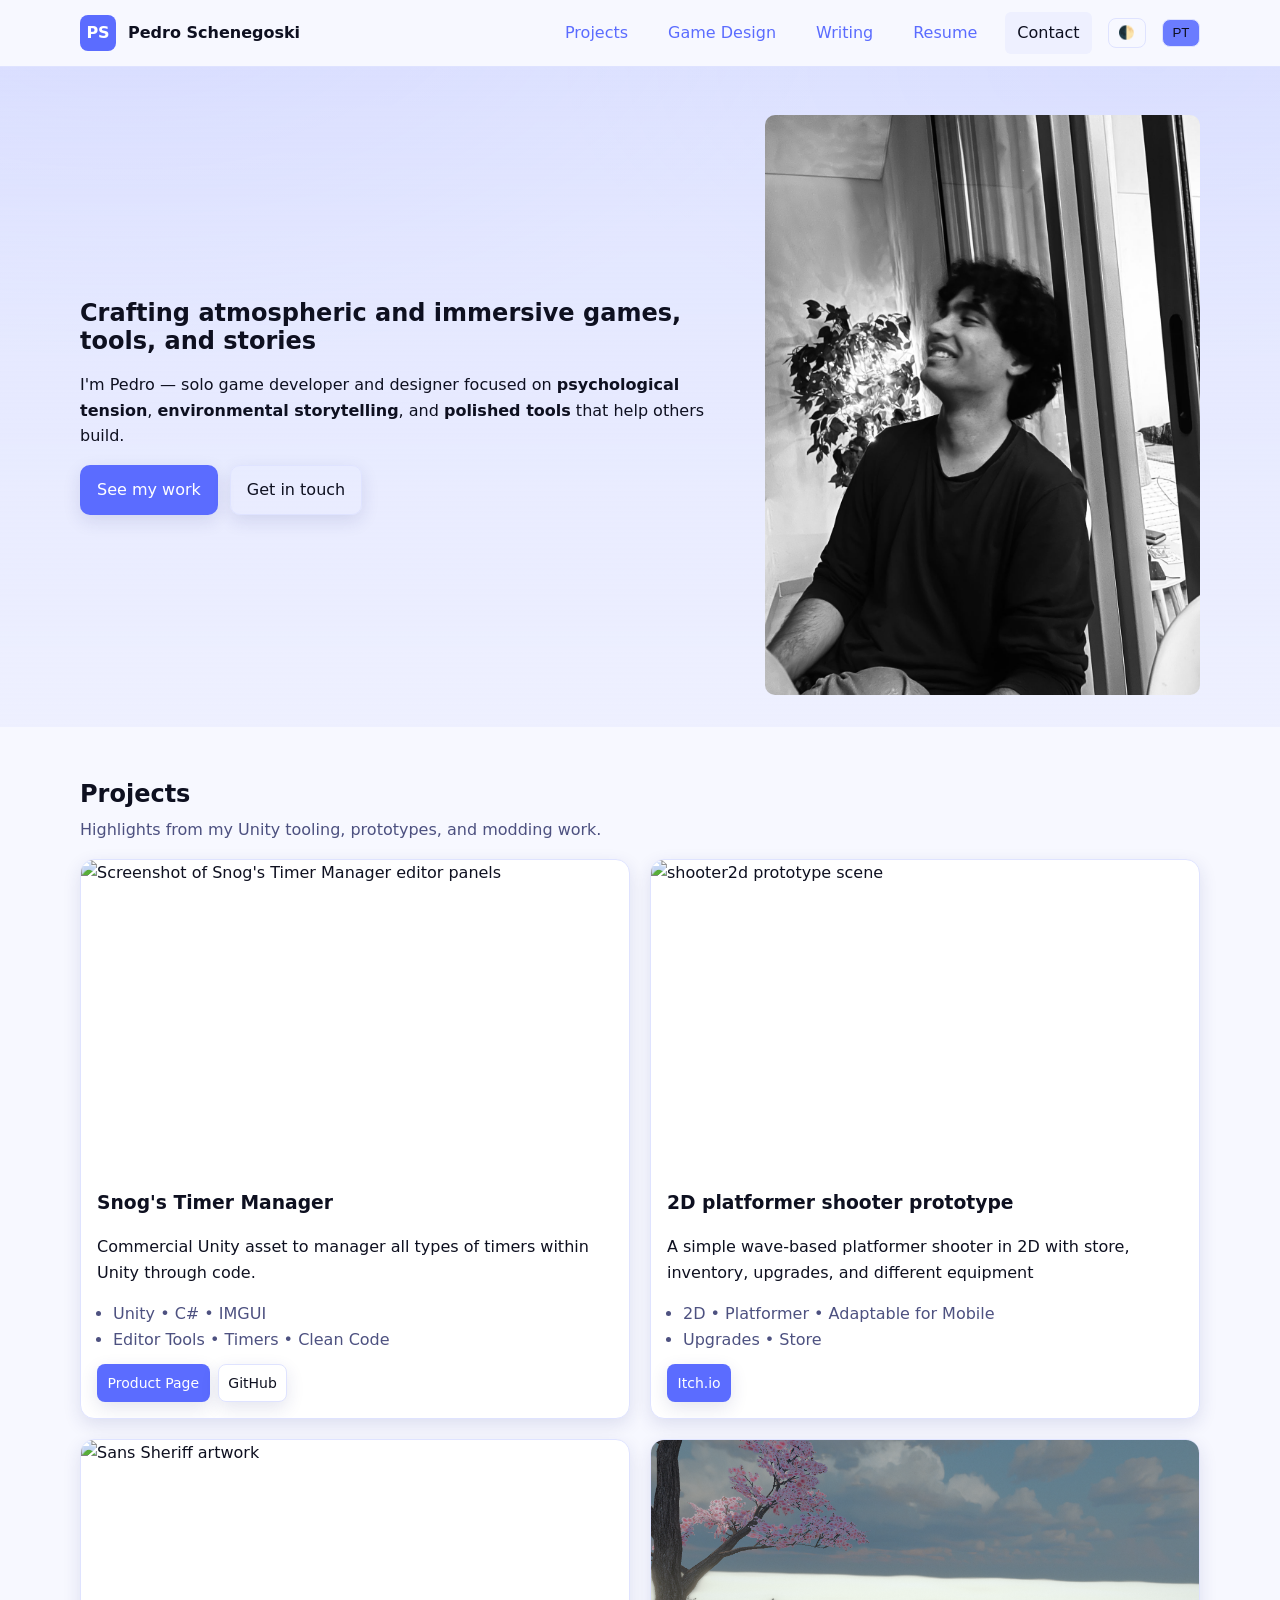
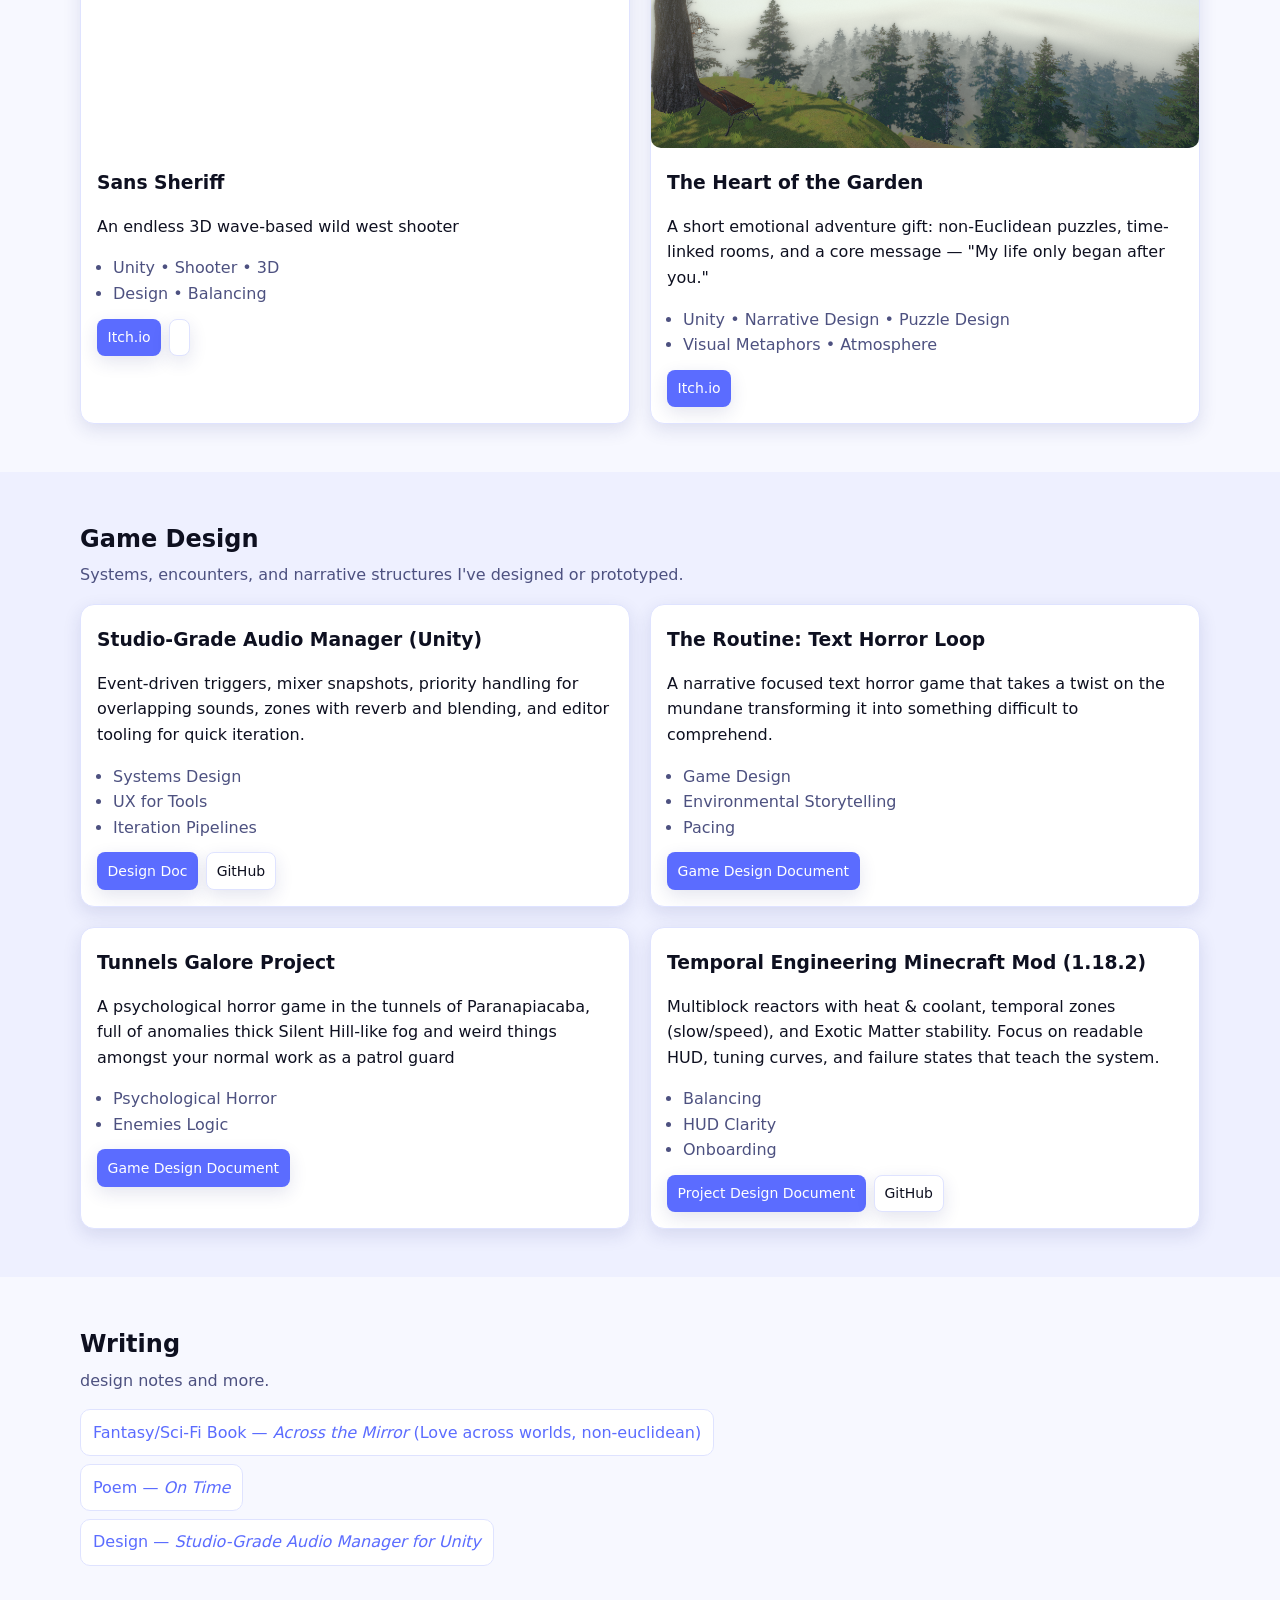
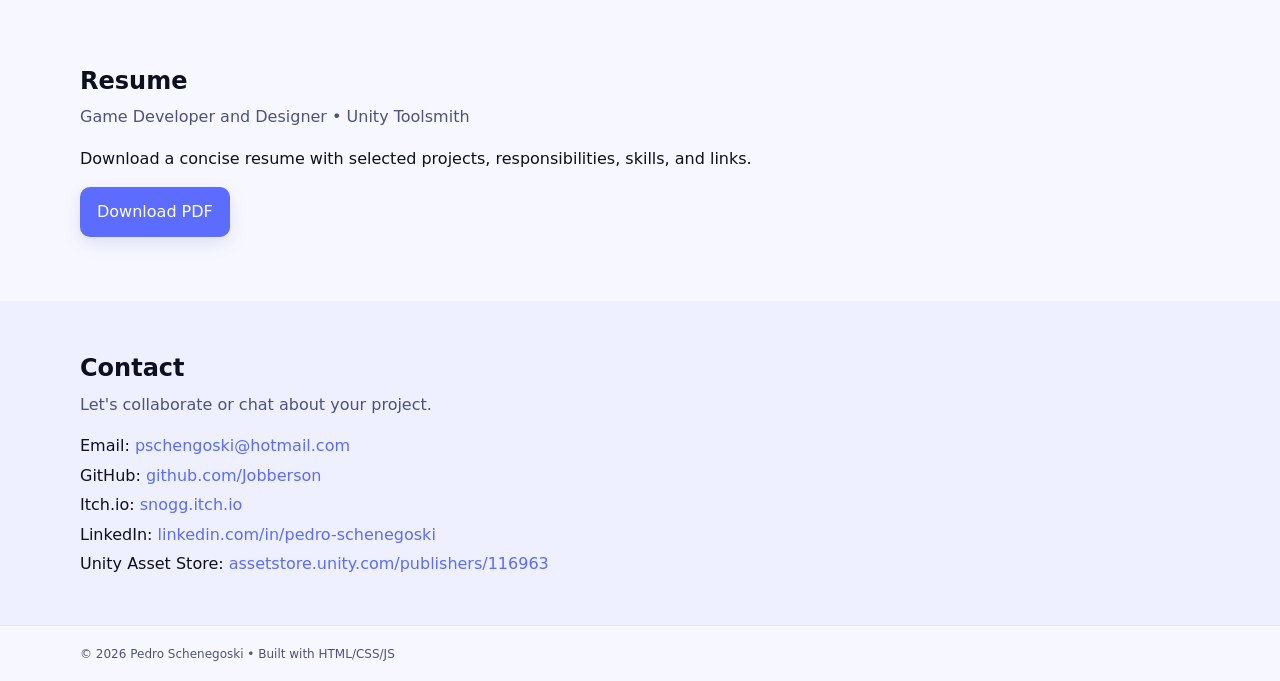
==== index.html @ ee2481e6 "feat: add tunnels galore project to the game design section" ====
<!DOCTYPE html>
<html lang="en">
<head>
  <meta charset="utf-8" />
  <meta http-equiv="X-UA-Compatible" content="IE=edge" />

  <!-- Prevent FOUC: set theme before CSS -->
  <script>
  (function () {
    try {
      var stored = localStorage.getItem('theme');
      var systemDark = window.matchMedia && window.matchMedia('(prefers-color-scheme: dark)').matches;
      var theme = stored || (systemDark ? 'dark' : 'light');
      document.documentElement.setAttribute('data-theme', theme);
    } catch (e) { /* no-op */ }
  }());
  </script>

  <meta name="viewport" content="width=device-width, initial-scale=1" />
  <title>Pedro Schenegoski — Portfolio</title>
  <meta name="description" content="Portfolio of Pedro Schenegoski — administrative apprentice and game developer creating atmospheric experiences, tools, and mods." />
  <meta name="theme-color" media="(prefers-color-scheme: dark)" content="#0a0c14" />
  <meta name="theme-color" media="(prefers-color-scheme: light)" content="#f7f8ff" />

  <!-- Canonical -->
  <link rel="canonical" href="https://pedroschenegoski.dev/" />

  <!-- Favicons / PWA -->
  <link rel="icon" href="/favicon.ico" sizes="any" />
  <link rel="icon" href="/icon.svg" type="image/svg+xml" />
  <link rel="apple-touch-icon" href="/apple-touch-icon.png" />
  <link rel="manifest" href="/site.webmanifest" />

  <!-- Security (prefer server headers; these are fallbacks) -->
  <meta http-equiv="Content-Security-Policy" content="default-src 'self'; img-src 'self' https: data:; style-src 'self' 'unsafe-inline'; script-src 'self' 'unsafe-inline'; font-src 'self' https: data:; connect-src 'self'">
  <meta name="referrer" content="strict-origin-when-cross-origin" />

  <!-- Open Graph -->
  <meta property="og:title" content="Pedro Schenegoski — Portfolio" />
  <meta property="og:description" content="Game dev, tools, and atmospheric experiences." />
  <meta property="og:type" content="website" />
  <meta property="og:url" content="https://pedroschenegoski.dev/" />
  <meta property="og:image" content="https://pedroschenegoski.dev/og-image.jpg" />
  <meta property="og:site_name" content="Pedro Schenegoski" />
  <meta property="og:locale" content="en_US" />

  <!-- Twitter/X -->
  <meta name="twitter:card" content="summary_large_image" />
  <meta name="twitter:title" content="Pedro Schenegoski — Portfolio" />
  <meta name="twitter:description" content="Game dev, tools, and atmospheric experiences." />
  <meta name="twitter:image" content="https://pedroschenegoski.dev/og-image.jpg" />
  <meta name="twitter:site" content="@yourhandle" />
  <meta name="twitter:creator" content="@yourhandle" />

  <link rel="preload" as="image" href="/img/portrait.avif" fetchpriority="high" />

  <!-- Styles & Script -->
  <link rel="stylesheet" href="styles.css" />
  <script defer src="script.js"></script>

  <!-- JSON-LD: Person -->
  <script type="application/ld+json">
  {
    "@context": "https://schema.org",
    "@type": "Person",
    "name": "Pedro Schenegoski",
    "jobTitle": "Administrative Apprentice & Game Developer",
    "url": "https://pedroschenegoski.dev",
    "image": "https://pedroschenegoski.dev/portrait.jpg",
    "address": {
      "@type": "PostalAddress",
      "addressLocality": "Ponta Grossa",
      "addressRegion": "PR",
      "addressCountry": "BR"
    },
    "sameAs": [
      "https://github.com/your-username",
      "https://www.linkedin.com/in/your-handle",
      "https://itch.io/profile/your-handle",
      "https://youtube.com/@yourchannel"
    ],
    "knowsAbout": ["Unity", "C#", "Game Design", "Audio Systems", "Tools", "Level Design"]
  }
  </script>

  <!-- JSON-LD: WebSite -->
  <script type="application/ld+json">
  {
    "@context": "https://schema.org",
    "@type": "WebSite",
    "url": "https://pedroschenegoski.dev",
    "name": "Pedro Schenegoski — Portfolio",
    "potentialAction": {
      "@type": "SearchAction",
      "target": "https://pedroschenegoski.dev/search?q={search_term_string}",
      "query-input": "required name=search_term_string"
    }
  }
  </script>
</head>

<body id="top">
  <a class="skip-link" href="#main" data-i18n="common.skip_to_content"></a>

  <header class="site-header">
    <div class="container">
      <div class="brand">
        <a href="#top" aria-label="Go to top">
          <span class="logo">PS</span>
          <span class="brand-name">Pedro Schenegoski</span>
        </a>
      </div>
      <nav aria-label="Primary">
        <ul class="nav">
          <li><a href="#projects" data-i18n="nav.projects"></a></li>
          <li><a href="#game-design" data-i18n="nav.game_design"></a></li>
          <li><a href="#writing" data-i18n="nav.writing"></a></li>
          <li><a href="#resume" data-i18n="nav.resume"></a></li>
          <li><a href="#contact" data-i18n="nav.contact"></a></li>
          <li>
            <button id="themeToggle" class="theme-toggle" aria-label="Toggle theme" aria-pressed="false">
              <span aria-hidden="true">🌓</span>
            </button>
          </li>
          <li>
            <button id="langToggle" class="lang-toggle" aria-label="Switch language" aria-pressed="false">
              <span id="langLabel" aria-hidden="true">PT</span>
            </button>
          </li>
        </ul>
      </nav>
    </div>
  </header>

  <main id="main" class="site-main">
    <!-- Hero -->
    <section class="hero reveal">
      <div class="container hero-inner">
        <div class="hero-text">
          <h1 data-i18n="hero.title"></h1>
          <p data-i18n="hero.subtitle"></p>
          <p class="hero-cta">
            <a class="btn primary" href="#projects" data-i18n="cta.see_work"></a>
            <a class="btn secondary" href="#contact" data-i18n="cta.get_in_touch"></a>
          </p>
        </div>

        <div class="hero-photo">
          <picture>
            <img
              src="img/portrait.jpg"
              alt=""
              width="900"
              height="1200"
              decoding="async"
              fetchpriority="high"
              sizes="(max-width: 960px) 92vw, 448px"
            />
          </picture>
        </div>
      </div>
    </section>

    <!-- Projects -->
    <section id="projects" class="section reveal">
      <div class="container">
        <header class="section-header">
          <h2 data-i18n="sections.projects.title"></h2>
          <p data-i18n="sections.projects.subtitle"></p>
        </header>

        <div class="grid cards">
          <!-- Timer Manager -->
          <article class="card reveal">
            <div class="card-media">
              <img
                src="https://assetstorev1-prd-cdn.unity3d.com/key-image/7244a9d4-47cb-4451-ae30-fde173bb24fe.webp"
                alt="Screenshot of Snog's Timer Manager editor panels"
                loading="lazy"
                decoding="async"
              />
            </div>
            <div class="card-body">
              <h3 data-i18n="cards.timer_manager.title"></h3>
              <p data-i18n="cards.timer_manager.desc"></p>
              <ul class="meta">
                <li data-i18n="cards.timer_manager.meta1"></li>
                <li data-i18n="cards.timer_manager.meta2"></li>
              </ul>
              <div class="actions">
                <a class="btn sm primary" href="https://assetstore.unity.com/packages/tools/utilities/snog-s-timer-manager-344238" target="_blank" rel="noopener noreferrer" data-i18n="common.product_page">Product Page</a>
                <a class="btn sm" href="https://github.com/Jobberson/Timer-Manager" target="_blank" rel="noopener noreferrer" data-i18n="common.github">GitHub</a>
              </div>
            </div>
          </article>

          <!-- 2D platformer shooter -->
          <article class="card reveal">
            <div class="card-media">
              <img
                src="https://img.itch.zone/aW1nLzI0NDQxODM5LnBuZw==/315x250%23c/qVBKF7.png"
                alt="shooter2d prototype scene"
                loading="lazy"
                decoding="async"
              />
            </div>
            <div class="card-body">
              <h3 data-i18n="cards.shooter2d.title"></h3>
              <p data-i18n="cards.shooter2d.desc"></p>
              <ul class="meta">
                <li data-i18n="cards.shooter2d.meta1"></li>
                <li data-i18n="cards.shooter2d.meta2"></li>
              </ul>
              <div class="actions">
                <a class="btn sm primary" href="https://snogg.itch.io/2d-shooter-mvp" target="_blank" rel="noopener noreferrer" data-i18n="common.itchio"></a>
              </div>
            </div>
          </article>

          <!-- SansSheriff -->
          <article class="card reveal">
            <div class="card-media">
              <img
                src="https://img.itch.zone/aW1nLzE4ODk3NDQzLnBuZw==/315x250%23c/EkuOyR.png"
                alt="Sans Sheriff artwork"
                loading="lazy"
                decoding="async"
              />
            </div>
            <div class="card-body">
              <h3 data-i18n="cards.sans_sheriff.title"></h3>
              <p data-i18n="cards.sans_sheriff.desc"></p>
              <ul class="meta">
                <li data-i18n="cards.sans_sheriff.meta1"></li>
                <li data-i18n="cards.sans_sheriff.meta2"></li>
              </ul>
              <div class="actions">
                <a class="btn sm primary" href="https://snogg.itch.io/sans-sheriff" target="_blank" rel="noopener noreferrer" data-i18n="common.itchio"></a>
                <a class="btn sm" href="https://example.com/mod" target="_blank" rel="noopener noreferrer" data-i18n="cards.temporal_engineering.page"></a>
              </div>
            </div>
          </article>

          <!-- The Heart of the Garden -->
          <article class="card reveal">
            <div class="card-media">
              <img
                src="img/heart-of-the-garden.png"
                alt="Scene from The Heart of the Garden"
                loading="lazy"
                decoding="async"
              />
            </div>
            <div class="card-body">
              <h3 data-i18n="cards.heart_garden.title"></h3>
              <p data-i18n="cards.heart_garden.desc"></p>
              <ul class="meta">
                <li data-i18n="cards.heart_garden.meta1"></li>
                <li data-i18n="cards.heart_garden.meta2"></li>
              </ul>
              <div class="actions">
                <a class="btn sm primary" href="https://itch.io" target="_blank" rel="noopener noreferrer" data-i18n="common.itchio"></a>
              </div>
            </div>
          </article>
        </div>
      </div>
    </section>

    <!-- Game Design -->
    <section id="game-design" class="section alt reveal">
      <div class="container">
        <header class="section-header">
          <h2 data-i18n="sections.game_design.title"></h2>
          <p data-i18n="sections.game_design.subtitle"></p>
        </header>

        <div class="grid cards">
          <!-- System Design: Audio Manager -->
          <article class="card reveal">
            <div class="card-body">
              <h3 data-i18n="cards.audio_manager.title"></h3>
              <p data-i18n="cards.audio_manager.desc"></p>
              <ul class="meta">
                <li data-i18n="cards.audio_manager.meta1"></li>
                <li data-i18n="cards.audio_manager.meta2"></li>
                <li data-i18n="cards.audio_manager.meta3"></li>
              </ul>
              <div class="actions">
                <a class="btn sm primary" href="https://example.com/audiodoc" target="_blank" rel="noopener noreferrer" data-i18n="common.design_doc"></a>
                <a class="btn sm" href="https://github.com/your-username/audio-manager" target="_blank" rel="noopener noreferrer" data-i18n="common.github"></a>
              </div>
            </div>
          </article>

          <!-- The Routine -->
          <article class="card reveal">
            <div class="card-body">
              <h3 data-i18n="cards.routine.title"></h3>
              <p data-i18n="cards.routine.desc"></p>
              <ul class="meta">
                <li data-i18n="cards.routine.meta1"></li>
                <li data-i18n="cards.routine.meta2"></li>
                <li data-i18n="cards.routine.meta3"></li>
              </ul>
              <div class="actions">
                <a class="btn sm primary" href="pdfs.theroutinegdd.pdf" download data-i18n="cards.routine.gdd"></a>
              </div>
            </div>
          </article>

          <!-- tunnels Galore -->
          <article class="card reveal">
            <div class="card-body">
              <h3 data-i18n="cards.tunnels_galore.title"></h3>
              <p data-i18n="cards.tunnels_galore.desc"></p>
              <ul class="meta">
                <li data-i18n="cards.tunnels_galore.meta1"></li>
                <li data-i18n="cards.tunnels_galore.meta2"></li>
              </ul>
              <div class="actions">
                <a class="btn sm primary" href="pdfs/tunnelsgaloregdd.pdf" target="_blank" rel="noopener noreferrer" data-i18n="cards.tunnels_galore.gdd"></a>
              </div>
            </div>
          </article>

          <!-- Temporal Engineering -->
          <article class="card reveal">
            <div class="card-body">
              <h3 data-i18n="cards.temporal_mod.title"></h3>
              <p data-i18n="cards.temporal_mod.desc"></p>
              <ul class="meta">
                <li data-i18n="cards.temporal_mod.meta1"></li>
                <li data-i18n="cards.temporal_mod.meta2"></li>
                <li data-i18n="cards.temporal_mod.meta3"></li>
              </ul>
              <div class="actions">
                <a class="btn sm primary" href="pdfs/temporalengineering.pdf" download data-i18n="cards.temporal_mod.doc"></a>
                <a class="btn sm" href="https://github.com/Jobberson/Temporal-Engineering-Minecraft-Mod" target="_blank" rel="noopener noreferrer" data-i18n="common.github"></a>
              </div>
            </div>
          </article>
        </div>
      </div>
    </section>

    <!-- Writing -->
    <section id="writing" class="section reveal">
      <div class="container">
        <header class="section-header">
          <h2 data-i18n="sections.writing.title"></h2>
          <p data-i18n="sections.writing.subtitle"></p>
        </header>
        <ul class="list">
          <li>
            <a href="https://example.com/scp-muse" target="_blank" rel="noopener noreferrer" data-i18n="writing.item1"></a>
          </li>
          <li>
            <a href="https://example.com/poem-on-time" target="_blank" rel="noopener noreferrer" data-i18n="writing.item2"></a>
          </li>
          <li>
            <a href="https://example.com/unity-audio-manager" target="_blank" rel="noopener noreferrer" data-i18n="writing.item3"></a>
          </li>
        </ul>
      </div>
    </section>

    <!-- Resume -->
    <section id="resume" class="section reveal">
      <div class="container">
        <header class="section-header">
          <h2 data-i18n="sections.resume.title"></h2>
          <p data-i18n="sections.resume.subtitle"></p>
        </header>
        <p data-i18n="sections.resume.download_blurb"></p>
        <p>
          <a id="resumeBtn" class="btn primary" href="pdfs/resume.pdf" download data-i18n="sections.resume.download_btn"></a>
        </p>
      </div>
    </section>

    <!-- Contact -->
    <section id="contact" class="section alt reveal">
      <div class="container">
        <header class="section-header">
          <h2 data-i18n="sections.contact.title"></h2>
          <p data-i18n="sections.contact.subtitle"></p>
        </header>
        <ul class="contact-list">
          <li><span data-i18n="sections.contact.email_label"></span> <a href="mailto:pschengoski@hotmail.com">pschengoski@hotmail.com</a></li>
          <li><span data-i18n="sections.contact.github_label"></span> <a href="https://github.com/Jobberson" target="_blank" rel="noopener noreferrer">github.com/Jobberson</a></li>
          <li><span data-i18n="sections.contact.itch_label"></span> <a href="https://snogg.itch.io/" target="_blank" rel="noopener noreferrer">snogg.itch.io</a></li>
          <li><span data-i18n="sections.contact.linkedin_label"></span> <a href="https://www.linkedin.com/in/pedro-schenegoski-ab0a92258/" target="_blank" rel="noopener noreferrer">linkedin.com/in/pedro-schenegoski</a></li>
          <li><span data-i18n="sections.contact.asset_store_label"></span> <a href="https://assetstore.unity.com/publishers/116963" target="_blank" rel="noopener noreferrer">assetstore.unity.com/publishers/116963</a></li>
        </ul>
      </div>
    </section>

  </main>

  <footer class="site-footer">
    <div class="container">
      <small>© <span id="year"></span> Pedro Schenegoski • <span data-i18n="footer.built_with"></span></small>
    </div>
  </footer>
</body>
</html>
---- styles.css ----
:root
{
  --bg: #0a0c14;
  --bg-alt: #101425;
  --text: #e8eaf7;
  --muted: #a9add6;
  --card: #0e1222;
  --primary: #7a7cff; /* Blue-violet */
  --primary-contrast: #0a0c14;
  --primary-strong: #6a5cff; /* Slightly deeper for hovers/focus */
  --border: #1b2140;
  --shadow: 0 6px 24px rgba(6, 8, 20, 0.35);
  --hero-gradient-top: rgba(17, 21, 42, 0.7);
}

[data-theme="light"]
{
  --bg: #f7f8ff;
  --bg-alt: #eef0ff;
  --text: #0e1020;
  --muted: #4d5180;
  --card: #ffffff;
  --primary: #5b6cff; /* Light-mode blue-violet */
  --primary-contrast: #ffffff;
  --primary-strong: #4657f5;
  --border: #dfe3ff;
  --shadow: 0 6px 18px rgba(30, 40, 120, 0.12);

  /* FIX #5: Light-mode hero gradient override */
  --hero-gradient-top: rgba(200, 208, 255, 0.5);
}

*,
*::before,
*::after
{
  box-sizing: border-box;
}

html, body
{
  margin: 0;
  padding: 0;
  background: var(--bg);
  color: var(--text);
  font-family: system-ui, -apple-system, Segoe UI, Roboto, Ubuntu, Cantarell,
               "Helvetica Neue", Arial, "Noto Sans", "Apple Color Emoji",
               "Segoe UI Emoji", "Segoe UI Symbol";
  line-height: 1.6;
}

img
{
  max-width: 100%;
  height: auto;
  display: block;
  border-radius: 10px;
}

a
{
  color: var(--primary);
  text-decoration: none;
}
a:hover,
a:focus
{
  color: var(--primary-strong);
  text-decoration: underline;
}

/* Focus visibility */
:where(a, button, input, select, textarea):focus-visible
{
  outline: 2px solid var(--primary);
  outline-offset: 2px;
  box-shadow: 0 0 0 4px color-mix(in oklab, var(--primary) 25%, transparent);
}

/* Skip link */
.skip-link
{
  position: absolute;
  left: -9999px;
  top: auto;
}
.skip-link:focus
{
  left: 1rem;
  top: 1rem;
  background: var(--primary);
  color: var(--primary-contrast);
  padding: 0.5rem 0.75rem;
  border-radius: 6px;
}

.container
{
  width: min(1120px, 92vw);
  margin: 0 auto;
}

.site-header
{
  position: sticky;
  top: 0;
  z-index: 10;
  background: var(--bg);
  border-bottom: 1px solid var(--border);
}
.site-header .container
{
  display: flex;
  align-items: center;
  justify-content: space-between;
  padding: 0.75rem 0;
}

/* Header blur on scroll */
.site-header.scrolled
{
  backdrop-filter: blur(12px);
  background: rgba(10, 12, 20, 0.65);
  transition: backdrop-filter 0.3s ease, background 0.3s ease;
}
[data-theme="light"] .site-header.scrolled
{
  background: rgba(247, 248, 255, 0.7);
}

.brand a
{
  display: inline-flex;
  align-items: center;
  gap: 0.75rem;
  font-weight: 700;
  color: var(--text);
}
.logo
{
  width: 36px;
  height: 36px;
  display: grid;
  place-items: center;
  background: var(--primary);
  color: var(--primary-contrast);
  border-radius: 8px;
  font-weight: 800;
}

.nav
{
  list-style: none;
  display: flex;
  gap: 1rem;
  margin: 0;
  padding: 0;
}
.nav a
{
  display: inline-block;
  padding: 0.5rem 0.75rem;
  border-radius: 6px;
}
.nav a:hover
{
  background: var(--bg-alt);
  text-decoration: none;
}
/* Visual hint for the active section */
.nav a[aria-current="page"],
.nav a[aria-current="true"]
{
  background: var(--bg-alt);
  color: var(--text);
  text-decoration: none;
}

.theme-toggle
{
  background: transparent;
  border: 1px solid var(--border);
  color: var(--text);
  padding: 0.4rem 0.6rem;
  border-radius: 8px;
  cursor: pointer;
}

.hero
{
  padding: 3rem 0 2rem;
  background:
    linear-gradient(180deg, var(--hero-gradient-top), var(--bg-alt)),
    radial-gradient(1200px 600px at 10% -10%, rgba(122, 124, 255, 0.12), transparent 60%),
    radial-gradient(1000px 500px at 90% 0%, rgba(91, 108, 255, 0.08), transparent 60%),
    var(--bg);
}
.hero-inner
{
  display: grid;
  grid-template-columns: 1.2fr 0.8fr;
  gap: 2rem;
  align-items: center;
}
.hero-text h1
{
  line-height: 1.2;
  margin-bottom: 0.5rem;
}
.hero-cta
{
  display: flex;
  gap: 0.75rem;
  margin-top: 1rem;
}

/* Prevent collapse if the picture fails to load a source */
.hero-photo
{
  min-height: 200px;
}
.hero-photo picture,
.hero-photo img
{
  display: block;
  width: 100%;
  height: auto;
  border-radius: 10px;
}

.btn
{
  display: inline-block;
  padding: 0.7rem 1rem;
  border-radius: 10px;
  border: 1px solid var(--border);
  color: var(--text);
  background: var(--card);
  box-shadow: var(--shadow);
}
.btn:hover
{
  filter: brightness(1.05);
  text-decoration: none;
}
.btn.primary
{
  background: var(--primary);
  color: var(--primary-contrast);
  border-color: transparent;
}
.btn.primary:hover
{
  background: var(--primary-strong);
}
.btn.secondary
{
  background: transparent;
}
.btn.sm
{
  padding: 0.45rem 0.7rem;
  border-radius: 8px;
}

.section
{
  padding: 3rem 0;
}
.section.alt
{
  background: var(--bg-alt);
}
.section-header h2
{
  margin: 0 0 0.25rem;
}
.section-header p
{
  color: var(--muted);
  margin-top: 0;
}

.grid.cards
{
  display: grid;
  grid-template-columns: repeat(12, 1fr);
  gap: 1.25rem;
}

.card
{
  grid-column: span 6;
  background: var(--card);
  border: 1px solid var(--border);
  border-radius: 14px;
  overflow: hidden;
  display: flex;
  flex-direction: column;
  box-shadow: var(--shadow);
  transition: transform 0.25s ease, box-shadow 0.25s ease, border-color 140ms ease;
}
.card-media
{
  aspect-ratio: 16 / 9;
  overflow: hidden;
}
.card-media img
{
  width: 100%;
  height: 100%;
  object-fit: cover;
}
.card-body
{
  padding: 1rem;
}
.card h3
{
  margin-top: 0.25rem;
  margin-bottom: 0.25rem;
}
.meta
{
  gap: 0.5rem 1rem;
  padding-left: 1rem;
  margin: 0.5rem 0 0.75rem;
  color: var(--muted);
}
.actions
{
  display: flex;
  gap: 0.5rem;
  flex-wrap: wrap;
}

.card:hover
{
  border-color: color-mix(in oklab, var(--border) 80%, var(--primary) 20%);
  transform: translateY(-6px);
  box-shadow: 0 8px 28px rgba(0, 0, 0, 0.35);
}

/* Links list */
.list
{
  list-style: none;
  padding: 0;
  margin: 0;
  display: grid;
  gap: 0.5rem;
}
.list a
{
  display: inline-block;
  padding: 0.6rem 0.75rem;
  background: var(--card);
  border: 1px solid var(--border);
  border-radius: 10px;
}

/* Contact list */
.contact-list
{
  list-style: none;
  padding: 0;
  margin: 0;
  display: grid;
  gap: 0.25rem;
}

.site-footer
{
  border-top: 1px solid var(--border);
  padding: 1rem 0;
  color: var(--muted);
  background: var(--bg);
  font-size: 0.9rem;
}

/* Smooth color transitions on interactive elements */
a, button, .btn
{
  transition: background 0.25s ease, color 0.25s ease, border-color 0.25s ease;
}

.reveal
{
  opacity: 0;
  transform: translateY(20px);
  transition: opacity 0.6s ease, transform 0.6s ease;
}
.reveal.visible
{
  opacity: 1;
  transform: translateY(0);
}

.hero-text, .hero-photo
{
  opacity: 0;
  transform: translateY(20px);
  animation: heroFade 0.8s ease forwards;
}
.hero-photo
{
  animation-delay: 0.25s;
}
@keyframes heroFade
{
  to
  {
    opacity: 1;
    transform: translateY(0);
  }
}

@media (max-width: 960px)
{
  .hero-inner
  {
    grid-template-columns: 1fr;
  }
  .card
  {
    grid-column: span 12;
  }
}

@media (prefers-reduced-motion: reduce)
{
  .reveal
  {
    transition: none !important;
    opacity: 1 !important;
    transform: none !important;
  }
  .hero-text,
  .hero-photo
  {
    animation: none !important;
    opacity: 1 !important;
    transform: none !important;
  }
  .site-header.scrolled
  {
    transition: none !important;
  }
  .card
  {
    transition: none !important;
  }
}

/* --- Language toggle button --- */
.lang-toggle
{
  border: 1px solid var(--border, #d0d4e0);
  background: var(--surface, #6b7cff);
  color: var(--text, #111);
  border-radius: 0.5rem;
  padding: 0.4rem 0.6rem;
  cursor: pointer;
  line-height: 1;
  display: inline-flex;
  align-items: center;
  justify-content: center;
}

.lang-toggle:hover
{
  background: var(--surface-hover, #7f7ff2);
}

.lang-toggle:focus-visible
{
  outline: 2px solid var(--accent, #6b7cff);
  outline-offset: 2px;
}

/* Optional: align header buttons nicely */
.site-header .nav li
{
  display: inline-flex;
  align-items: center;
}

/* Ensure buttons look consistent in small size */
.btn.sm
{
  font-size: 0.875rem;
  padding: 0.4rem 0.6rem;
}
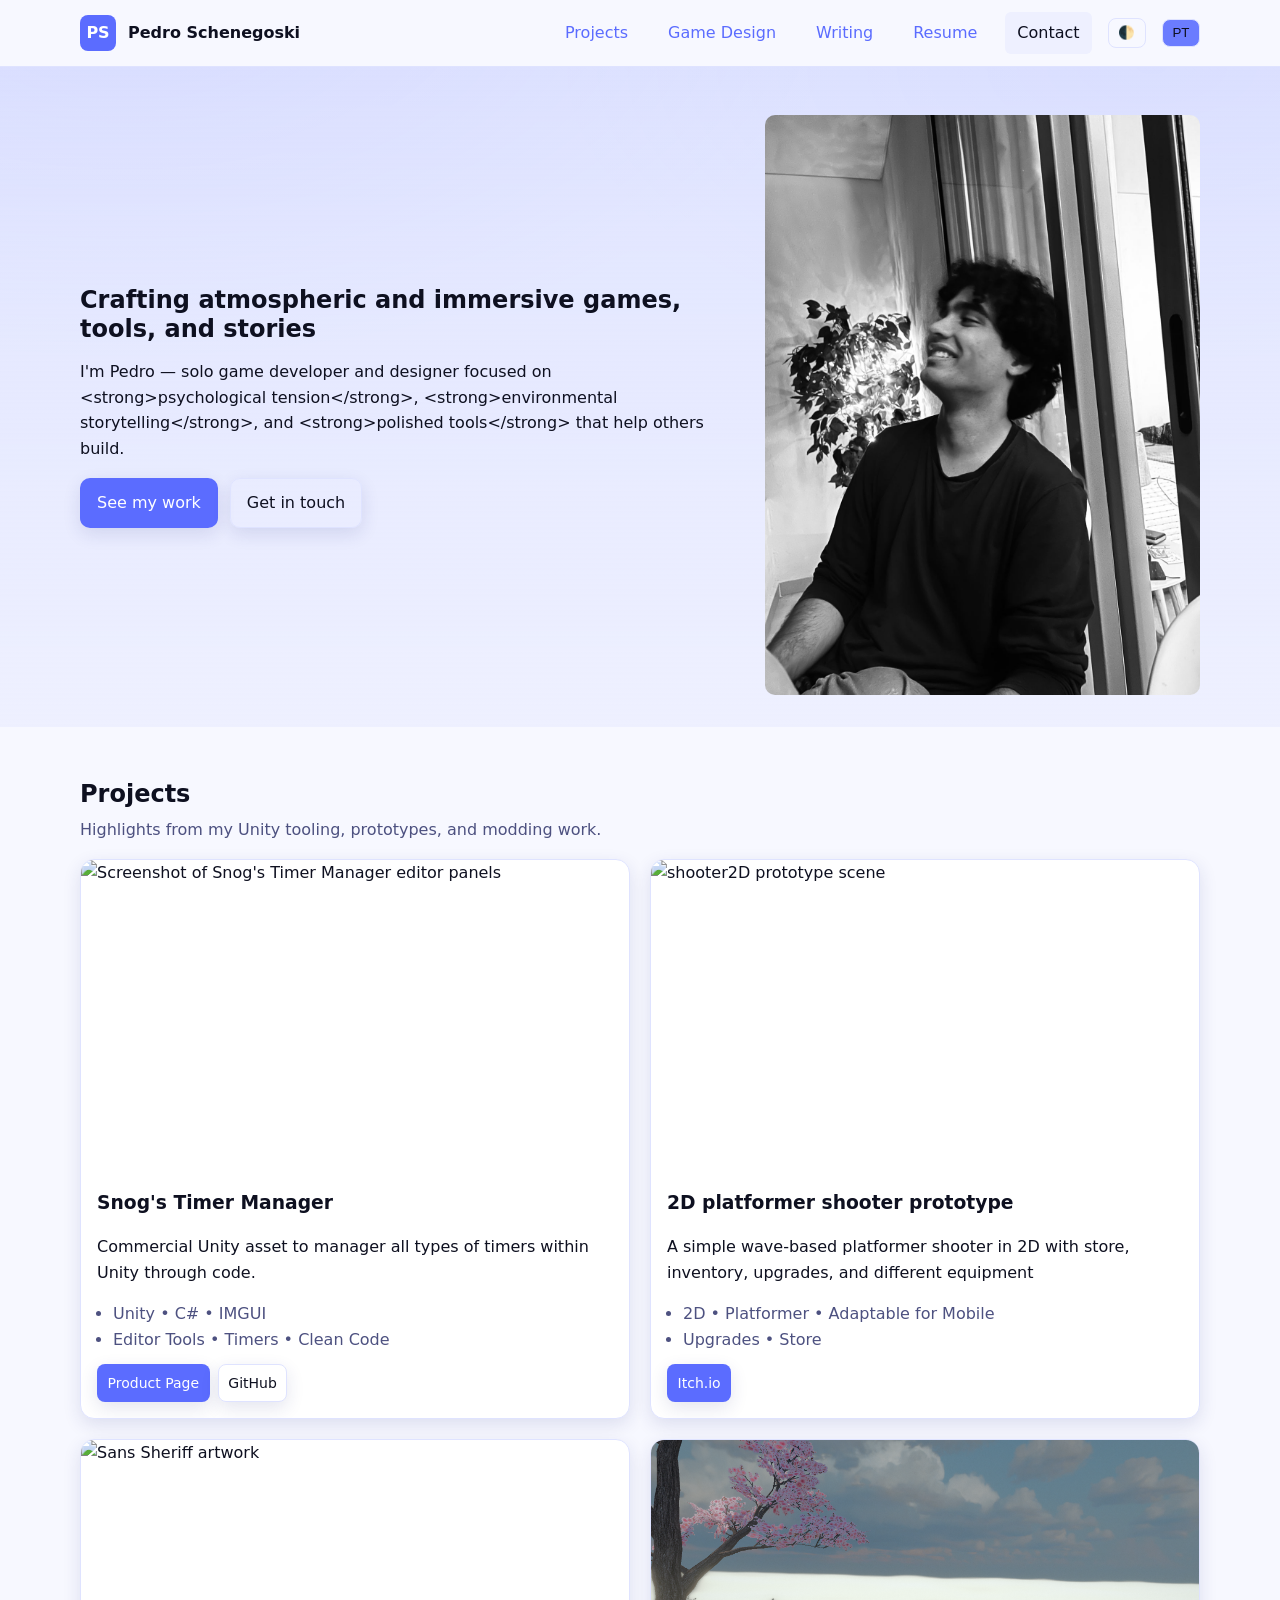
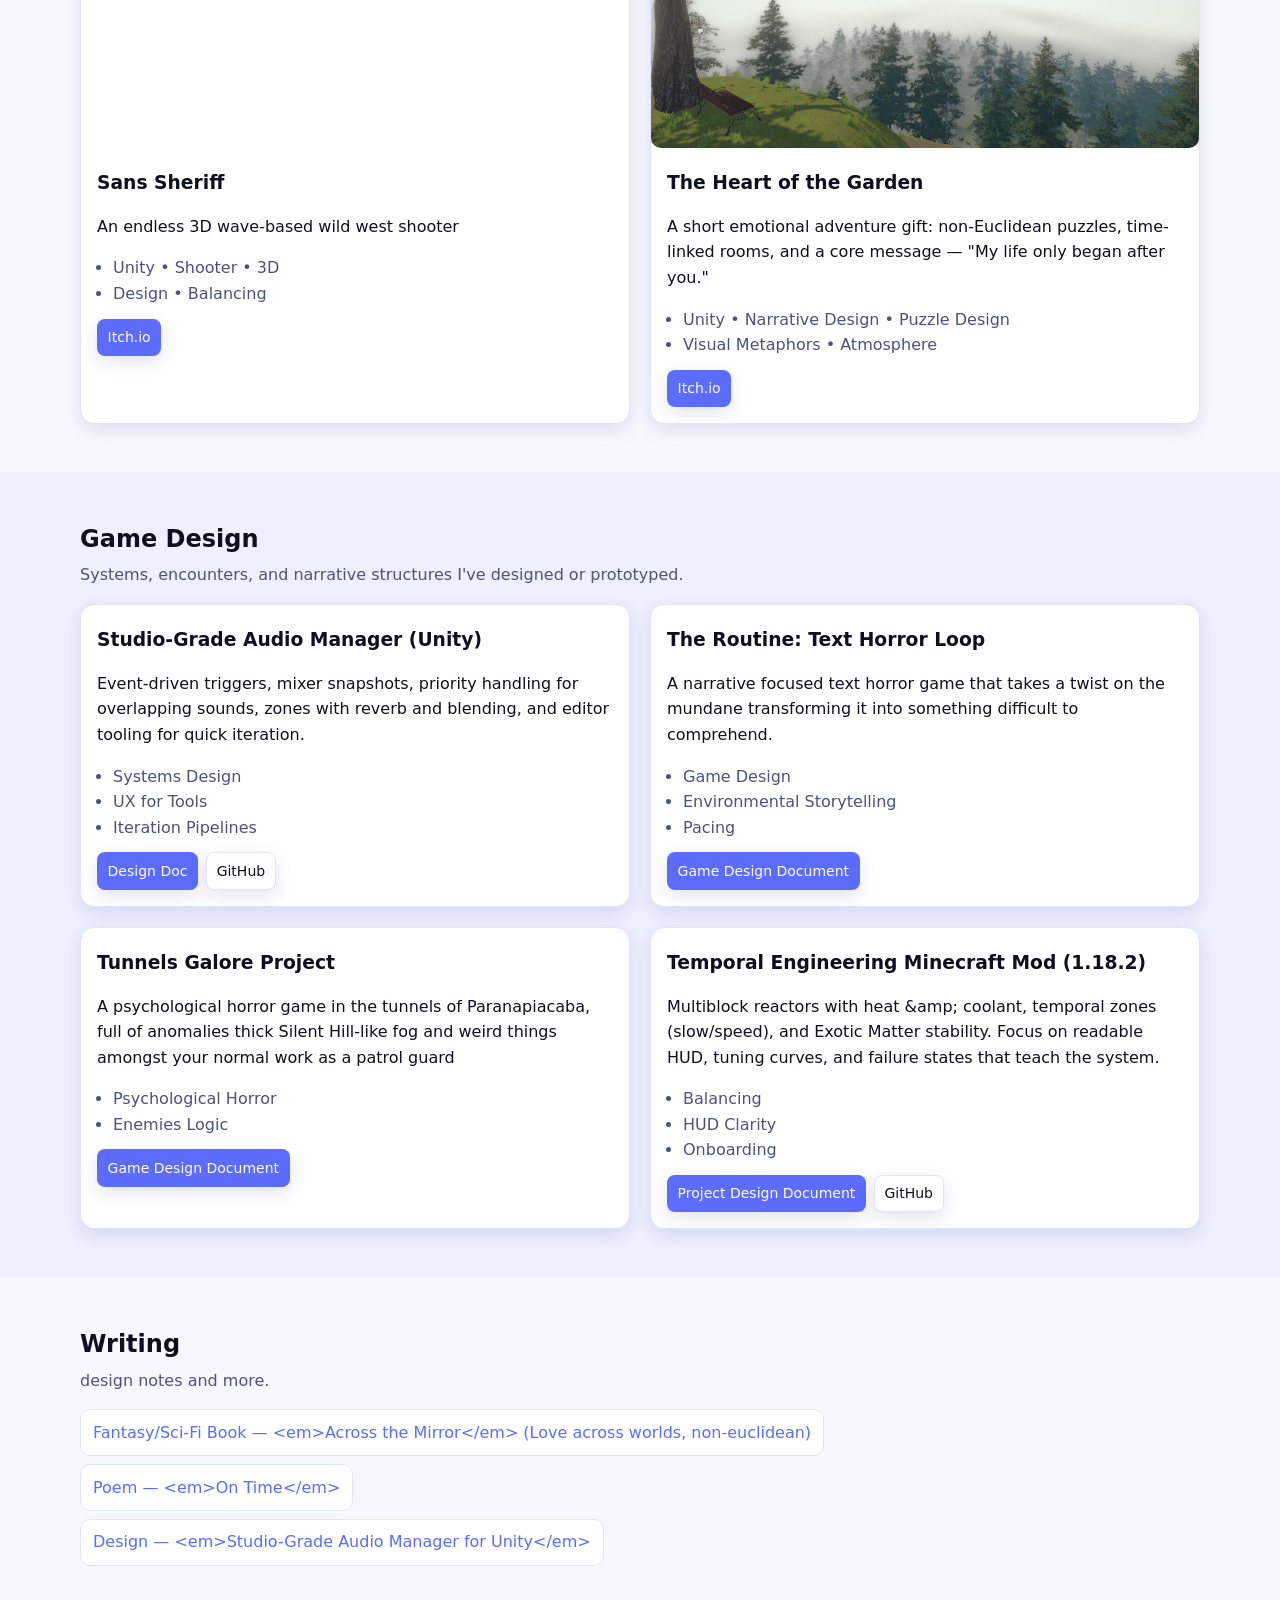
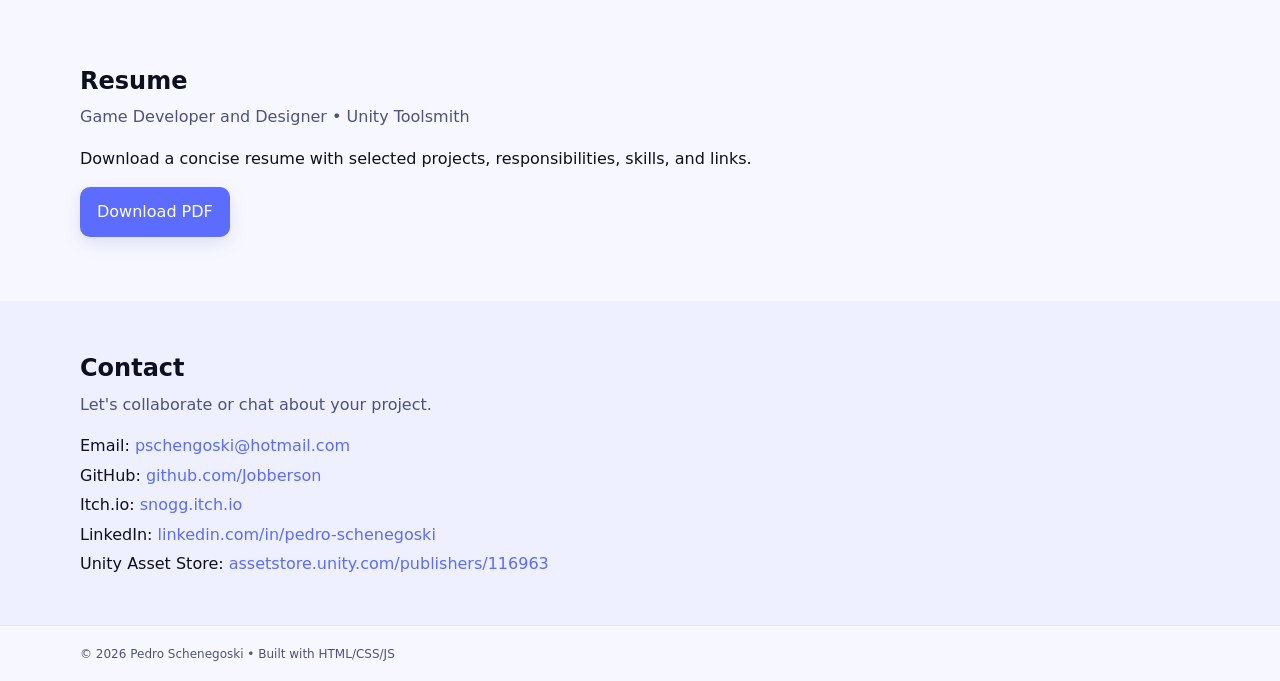
==== commit 464afb23: "feat: add hamburger menu for phones" ====
--- a/index.html
+++ b/index.html
@@ -6,13 +6,19 @@
 
   <!-- Prevent FOUC: set theme before CSS -->
   <script>
-  (function () {
-    try {
+  (function ()
+  {
+    try
+    {
       var stored = localStorage.getItem('theme');
       var systemDark = window.matchMedia && window.matchMedia('(prefers-color-scheme: dark)').matches;
       var theme = stored || (systemDark ? 'dark' : 'light');
       document.documentElement.setAttribute('data-theme', theme);
-    } catch (e) { /* no-op */ }
+    }
+    catch (e)
+    {
+      /* no-op */
+    }
   }());
   </script>
 
@@ -57,46 +63,6 @@
   <!-- Styles & Script -->
   <link rel="stylesheet" href="styles.css" />
   <script defer src="script.js"></script>
-
-  <!-- JSON-LD: Person -->
-  <script type="application/ld+json">
-  {
-    "@context": "https://schema.org",
-    "@type": "Person",
-    "name": "Pedro Schenegoski",
-    "jobTitle": "Administrative Apprentice & Game Developer",
-    "url": "https://pedroschenegoski.dev",
-    "image": "https://pedroschenegoski.dev/portrait.jpg",
-    "address": {
-      "@type": "PostalAddress",
-      "addressLocality": "Ponta Grossa",
-      "addressRegion": "PR",
-      "addressCountry": "BR"
-    },
-    "sameAs": [
-      "https://github.com/your-username",
-      "https://www.linkedin.com/in/your-handle",
-      "https://itch.io/profile/your-handle",
-      "https://youtube.com/@yourchannel"
-    ],
-    "knowsAbout": ["Unity", "C#", "Game Design", "Audio Systems", "Tools", "Level Design"]
-  }
-  </script>
-
-  <!-- JSON-LD: WebSite -->
-  <script type="application/ld+json">
-  {
-    "@context": "https://schema.org",
-    "@type": "WebSite",
-    "url": "https://pedroschenegoski.dev",
-    "name": "Pedro Schenegoski — Portfolio",
-    "potentialAction": {
-      "@type": "SearchAction",
-      "target": "https://pedroschenegoski.dev/search?q={search_term_string}",
-      "query-input": "required name=search_term_string"
-    }
-  }
-  </script>
 </head>
 
 <body id="top">
@@ -110,7 +76,19 @@
           <span class="brand-name">Pedro Schenegoski</span>
         </a>
       </div>
-      <nav aria-label="Primary">
+
+      <!-- NEW: Hamburger for mobile -->
+      <button
+        id="menuToggle"
+        class="menu-toggle"
+        aria-label="Open menu"
+        aria-expanded="false"
+        aria-controls="primaryNav"
+      >
+        ☰
+      </button>
+
+      <nav id="primaryNav" aria-label="Primary">
         <ul class="nav">
           <li><a href="#projects" data-i18n="nav.projects"></a></li>
           <li><a href="#game-design" data-i18n="nav.game_design"></a></li>
@@ -199,7 +177,7 @@
             <div class="card-media">
               <img
                 src="https://img.itch.zone/aW1nLzI0NDQxODM5LnBuZw==/315x250%23c/qVBKF7.png"
-                alt="shooter2d prototype scene"
+                alt="shooter2D prototype scene"
                 loading="lazy"
                 decoding="async"
               />
@@ -217,7 +195,7 @@
             </div>
           </article>
 
-          <!-- SansSheriff -->
+          <!-- Sans Sheriff -->
           <article class="card reveal">
             <div class="card-media">
               <img
@@ -236,7 +214,6 @@
               </ul>
               <div class="actions">
                 <a class="btn sm primary" href="https://snogg.itch.io/sans-sheriff" target="_blank" rel="noopener noreferrer" data-i18n="common.itchio"></a>
-                <a class="btn sm" href="https://example.com/mod" target="_blank" rel="noopener noreferrer" data-i18n="cards.temporal_engineering.page"></a>
               </div>
             </div>
           </article>
@@ -309,7 +286,7 @@
             </div>
           </article>
 
-          <!-- tunnels Galore -->
+          <!-- Tunnels Galore -->
           <article class="card reveal">
             <div class="card-body">
               <h3 data-i18n="cards.tunnels_galore.title"></h3>
@@ -395,7 +372,6 @@
         </ul>
       </div>
     </section>
-
   </main>
 
   <footer class="site-footer">
@@ -404,4 +380,4 @@
     </div>
   </footer>
 </body>
-</html>
+</html>
--- a/styles.css
+++ b/styles.css
@@ -25,8 +25,7 @@
   --primary-strong: #4657f5;
   --border: #dfe3ff;
   --shadow: 0 6px 18px rgba(30, 40, 120, 0.12);
-
-  /* FIX #5: Light-mode hero gradient override */
+  /* Light-mode hero gradient override */
   --hero-gradient-top: rgba(200, 208, 255, 0.5);
 }
 
@@ -491,3 +490,69 @@
   font-size: 0.875rem;
   padding: 0.4rem 0.6rem;
 }
+
+/* ----------------------------- */
+/* HAMBURGER (mobile)            */
+/* ----------------------------- */
+
+.menu-toggle
+{
+  display: none; /* hidden on desktop by default */
+  border: 1px solid var(--border);
+  background: var(--card);
+  color: var(--text);
+  padding: 0.45rem 0.6rem;
+  border-radius: 8px;
+  cursor: pointer;
+  line-height: 1;
+}
+
+@media (max-width: 720px)
+{
+  /* Allow brand + controls to wrap into two rows */
+  .site-header .container
+  {
+    flex-wrap: wrap;
+    row-gap: 0.5rem;
+  }
+
+  /* Show the hamburger on phones */
+  .menu-toggle
+  {
+    display: inline-flex;
+    align-items: center;
+    justify-content: center;
+    margin-left: auto; /* pushes the button to the right of brand */
+  }
+
+  /* Collapse nav by default on small screens */
+  #primaryNav
+  {
+    width: 100%;
+    order: 2;        /* nav below brand/menu button */
+    display: none;   /* collapsed by default */
+  }
+
+  /* When toggled, reveal the nav */
+  .nav-open #primaryNav
+  {
+    display: block;
+  }
+
+  /* Stack nav items vertically for clarity on small screens */
+  .nav
+  {
+    display: grid;
+    grid-auto-rows: minmax(40px, auto);
+    gap: 0.25rem;
+    padding: 0.25rem 0;
+  }
+
+  .nav a,
+  .nav button
+  {
+    width: 100%;
+    text-align: left;
+    padding: 0.6rem 0.75rem;
+  }
+}
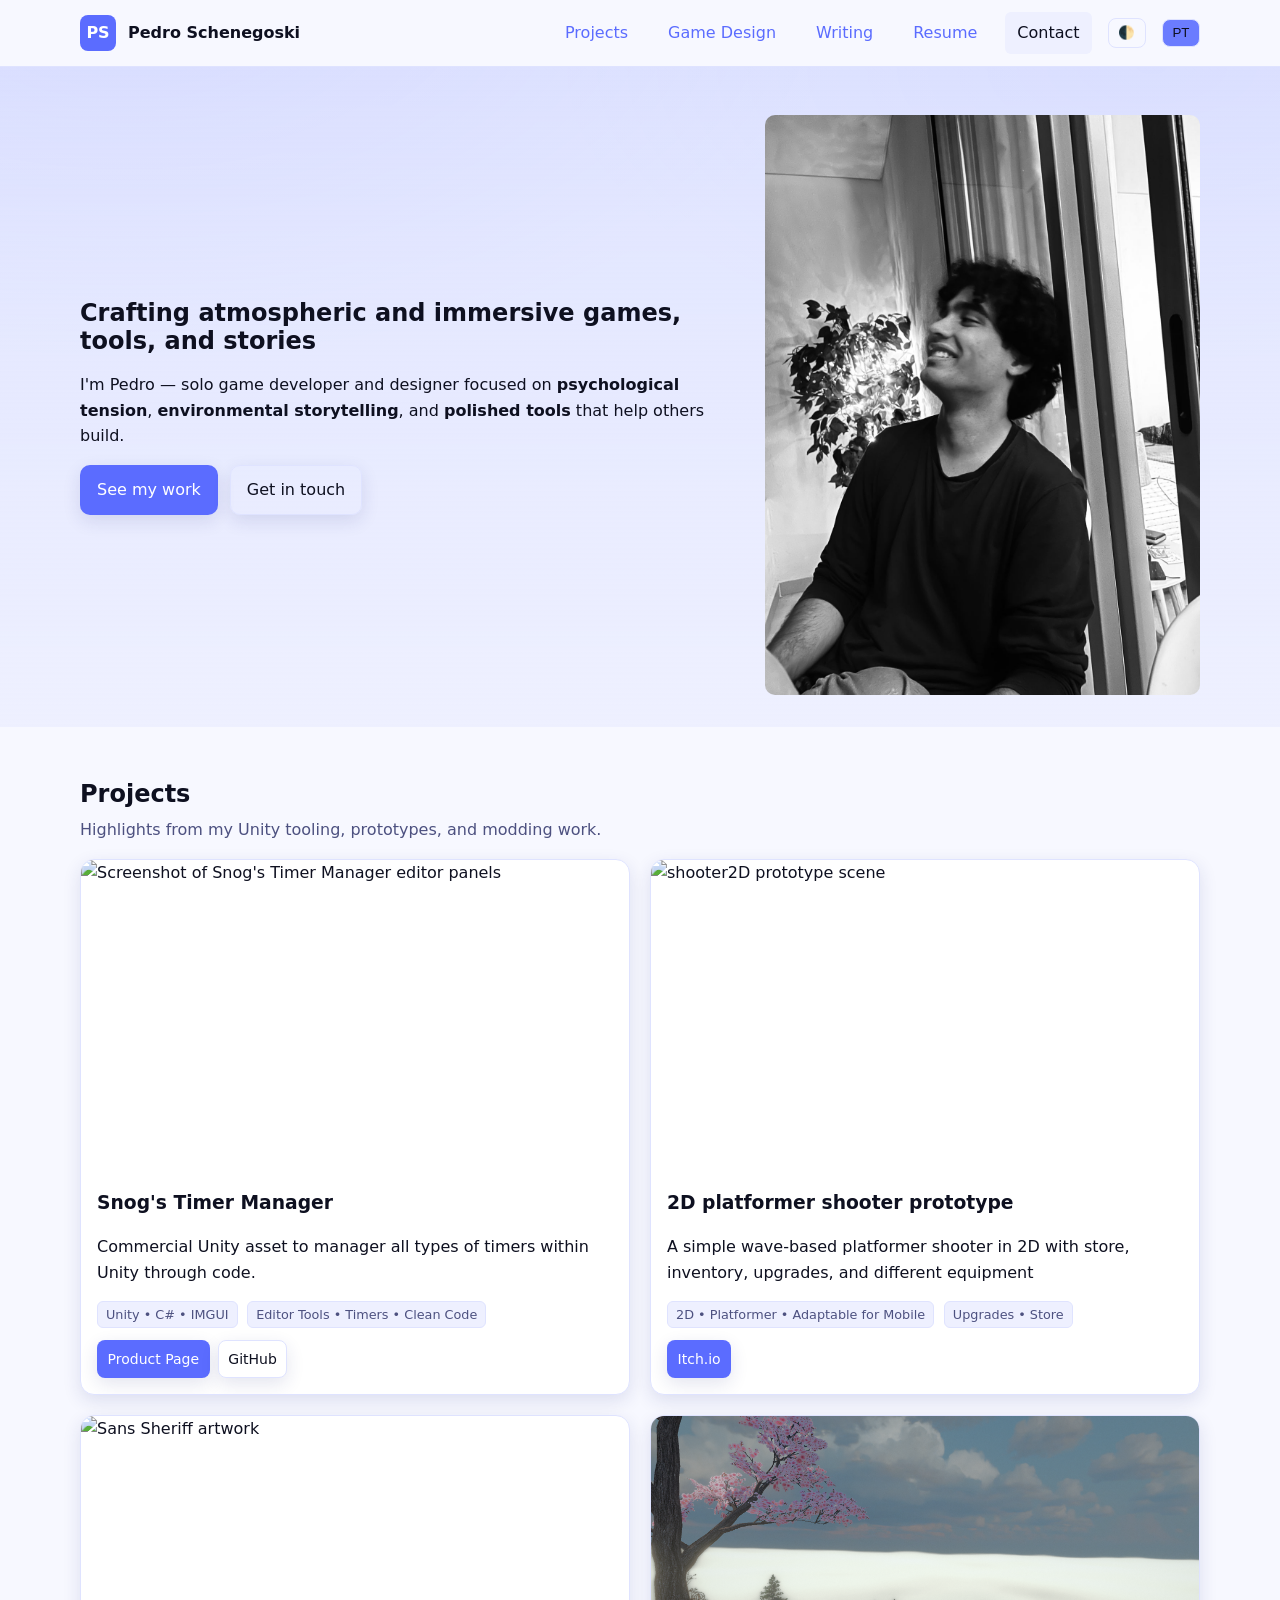
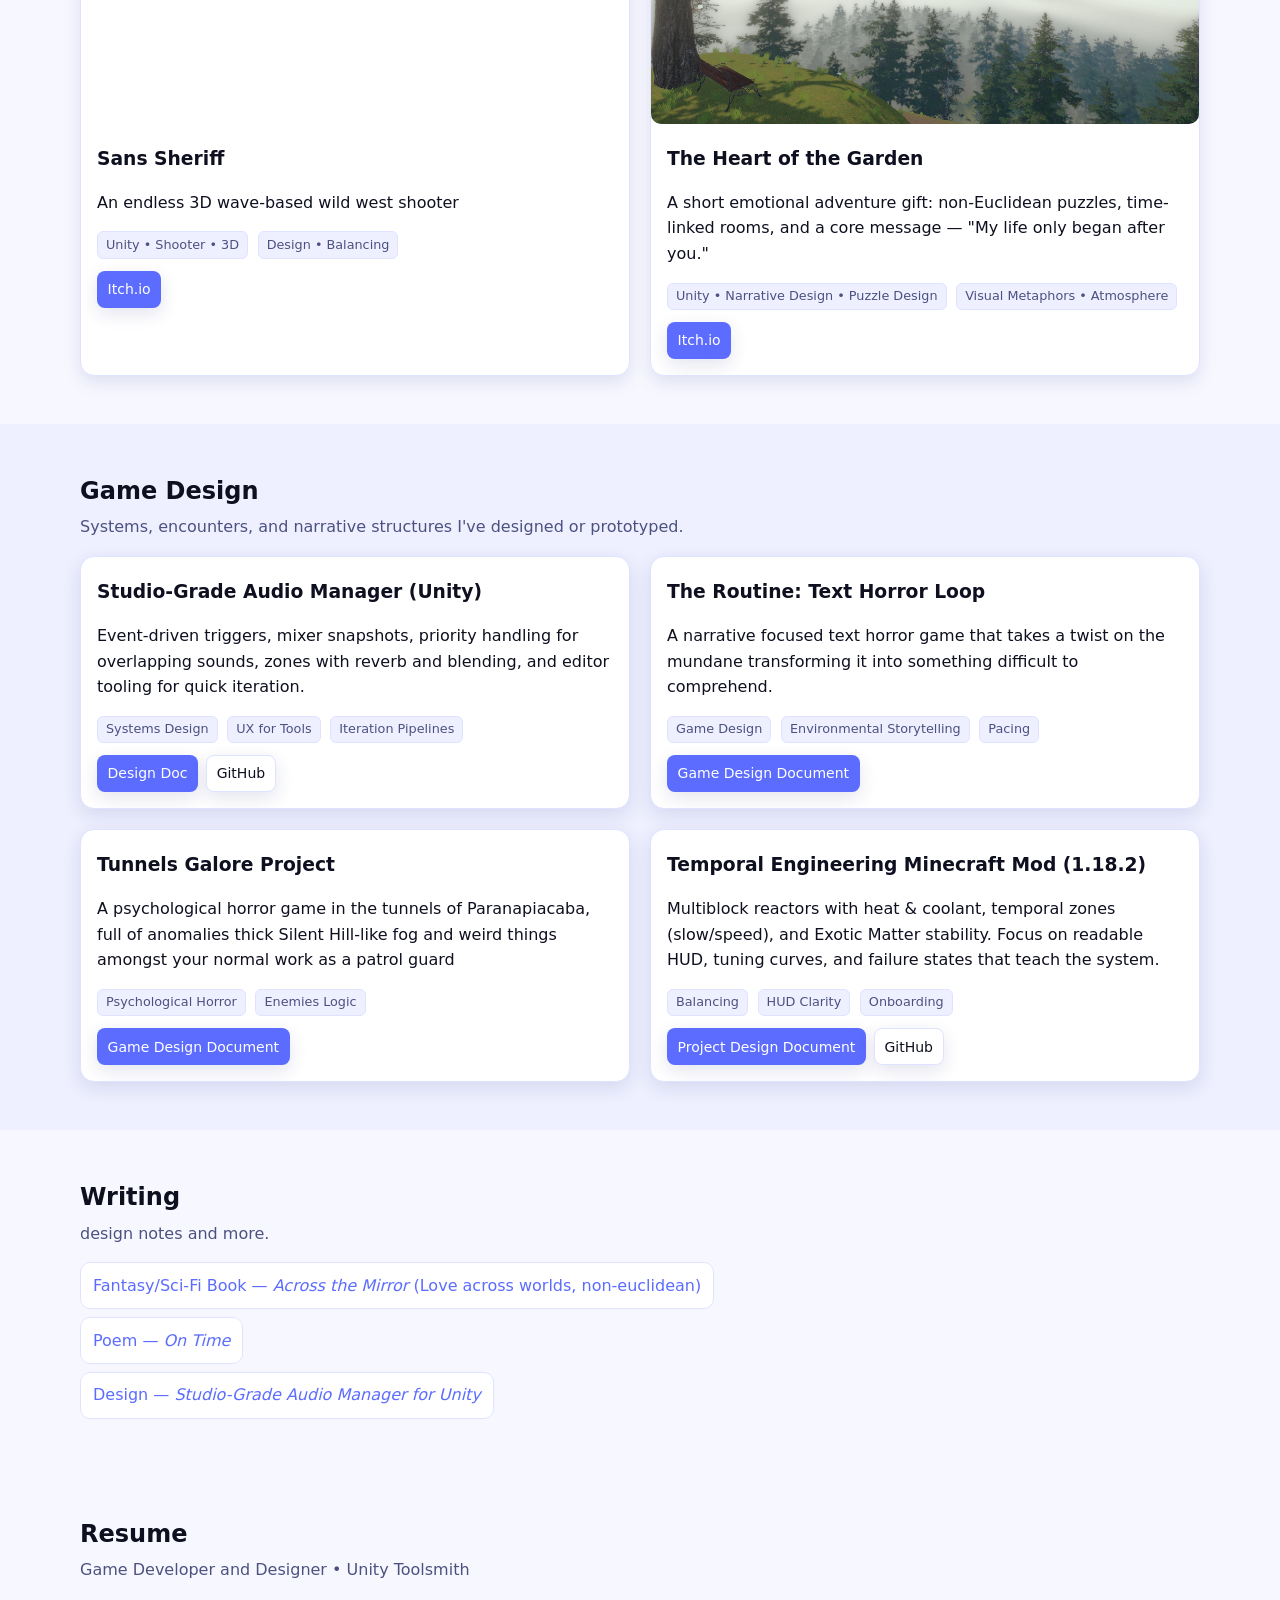
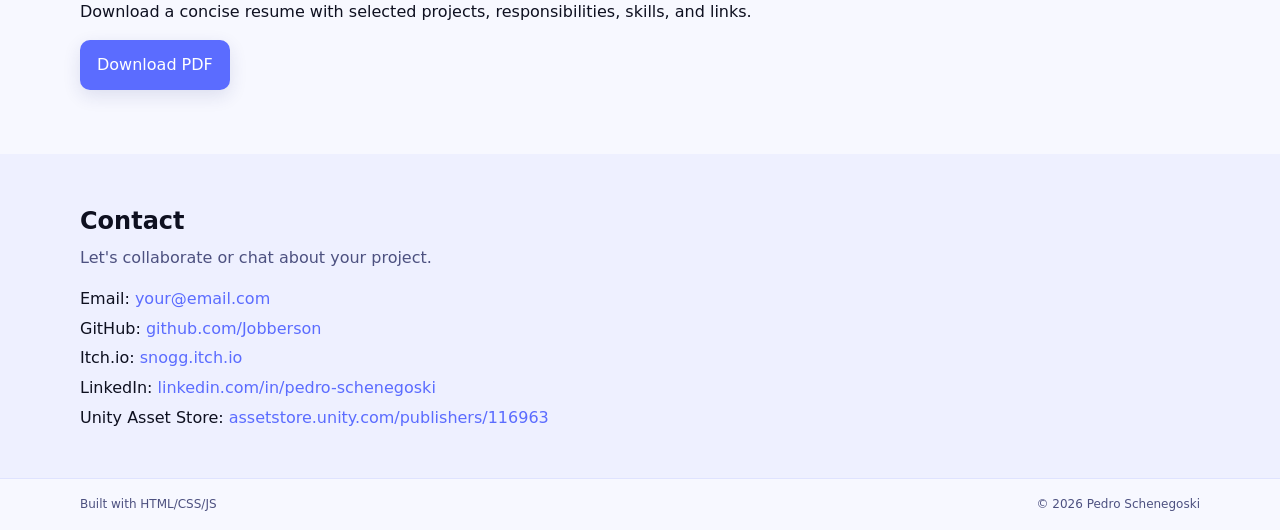
==== commit 7941f941: "fix: hambuger menu and other various bugs" ====
--- a/index.html
+++ b/index.html
@@ -85,7 +85,11 @@
         aria-expanded="false"
         aria-controls="primaryNav"
       >
-        ☰
+        <span class="hamburger-icon" aria-hidden="true">
+          <span></span>
+          <span></span>
+          <span></span>
+        </span>
       </button>
 
       <nav id="primaryNav" aria-label="Primary">
@@ -281,7 +285,7 @@
                 <li data-i18n="cards.routine.meta3"></li>
               </ul>
               <div class="actions">
-                <a class="btn sm primary" href="pdfs.theroutinegdd.pdf" download data-i18n="cards.routine.gdd"></a>
+                <a class="btn sm primary" href="pdfs/theroutinegdd.pdf" download data-i18n="cards.routine.gdd"></a>
               </div>
             </div>
           </article>
@@ -364,7 +368,7 @@
           <p data-i18n="sections.contact.subtitle"></p>
         </header>
         <ul class="contact-list">
-          <li><span data-i18n="sections.contact.email_label"></span> <a href="mailto:pschengoski@hotmail.com">pschengoski@hotmail.com</a></li>
+          <li><span data-i18n="sections.contact.email_label"></span> <a href="mailto:your@email.com">your@email.com</a></li>
           <li><span data-i18n="sections.contact.github_label"></span> <a href="https://github.com/Jobberson" target="_blank" rel="noopener noreferrer">github.com/Jobberson</a></li>
           <li><span data-i18n="sections.contact.itch_label"></span> <a href="https://snogg.itch.io/" target="_blank" rel="noopener noreferrer">snogg.itch.io</a></li>
           <li><span data-i18n="sections.contact.linkedin_label"></span> <a href="https://www.linkedin.com/in/pedro-schenegoski-ab0a92258/" target="_blank" rel="noopener noreferrer">linkedin.com/in/pedro-schenegoski</a></li>
@@ -376,7 +380,8 @@
 
   <footer class="site-footer">
     <div class="container">
-      <small>© <span id="year"></span> Pedro Schenegoski • <span data-i18n="footer.built_with"></span></small>
+      <small data-i18n="footer.built_with"></small>
+      <small>© <span id="year"></span> Pedro Schenegoski</small>
     </div>
   </footer>
 </body>
--- a/styles.css
+++ b/styles.css
@@ -321,10 +321,21 @@
 }
 .meta
 {
-  gap: 0.5rem 1rem;
-  padding-left: 1rem;
+  display: flex;
+  flex-wrap: wrap;
+  list-style: none;
+  gap: 0.4rem 0.6rem;
+  padding: 0;
   margin: 0.5rem 0 0.75rem;
   color: var(--muted);
+}
+.meta li
+{
+  background: var(--bg-alt);
+  border: 1px solid var(--border);
+  border-radius: 6px;
+  padding: 0.15rem 0.5rem;
+  font-size: 0.8rem;
 }
 .actions
 {
@@ -375,6 +386,13 @@
   color: var(--muted);
   background: var(--bg);
   font-size: 0.9rem;
+}
+.site-footer .container
+{
+  display: flex;
+  justify-content: space-between;
+  flex-wrap: wrap;
+  gap: 0.25rem;
 }
 
 /* Smooth color transitions on interactive elements */
@@ -497,55 +515,110 @@
 
 .menu-toggle
 {
-  display: none; /* hidden on desktop by default */
+  display: none; /* hidden on desktop */
   border: 1px solid var(--border);
   background: var(--card);
   color: var(--text);
-  padding: 0.45rem 0.6rem;
+  padding: 0.5rem;
   border-radius: 8px;
   cursor: pointer;
   line-height: 1;
 }
 
+/* CSS hamburger icon — 3 stacked lines */
+.hamburger-icon
+{
+  display: flex;
+  flex-direction: column;
+  justify-content: space-between;
+  width: 20px;
+  height: 15px;
+  pointer-events: none;
+}
+.hamburger-icon span
+{
+  display: block;
+  width: 100%;
+  height: 2px;
+  background: currentColor;
+  border-radius: 2px;
+  transition: transform 0.25s ease, opacity 0.2s ease;
+  transform-origin: center;
+}
+
+/* Animate to × when open */
+.nav-open .hamburger-icon span:nth-child(1)
+{
+  transform: translateY(6.5px) rotate(45deg);
+}
+.nav-open .hamburger-icon span:nth-child(2)
+{
+  opacity: 0;
+  transform: scaleX(0);
+}
+.nav-open .hamburger-icon span:nth-child(3)
+{
+  transform: translateY(-6.5px) rotate(-45deg);
+}
+
 @media (max-width: 720px)
 {
-  /* Allow brand + controls to wrap into two rows */
+  /* Allow brand + toggle to sit on one row, nav wraps below */
   .site-header .container
   {
     flex-wrap: wrap;
-    row-gap: 0.5rem;
-  }
-
-  /* Show the hamburger on phones */
+    row-gap: 0;
+  }
+
+  /* Show the hamburger */
   .menu-toggle
   {
     display: inline-flex;
     align-items: center;
     justify-content: center;
-    margin-left: auto; /* pushes the button to the right of brand */
-  }
-
-  /* Collapse nav by default on small screens */
+    margin-left: auto;
+  }
+
+  /* Nav: hidden by default, slides in when open */
   #primaryNav
   {
     width: 100%;
-    order: 2;        /* nav below brand/menu button */
-    display: none;   /* collapsed by default */
-  }
-
-  /* When toggled, reveal the nav */
+    order: 2;
+    /* Use max-height for a smooth slide-down animation */
+    max-height: 0;
+    overflow: hidden;
+    transition: max-height 0.3s ease;
+    border-top: 0px solid var(--border);
+  }
+
+  /* When open: expand and show separator */
   .nav-open #primaryNav
   {
+    max-height: 400px; /* tall enough for all items */
+    border-top-width: 1px;
+    padding-bottom: 0.5rem;
+  }
+
+  /* Force solid header background when menu is open (fixes see-through on scroll) */
+  .nav-open.site-header,
+  .nav-open .site-header
+  {
+    background: var(--bg) !important;
+    backdrop-filter: none !important;
+  }
+
+  /* Stack nav items vertically */
+  .nav
+  {
+    display: flex;
+    flex-direction: column;
+    gap: 0.15rem;
+    padding: 0.4rem 0;
+  }
+
+  .nav li
+  {
     display: block;
-  }
-
-  /* Stack nav items vertically for clarity on small screens */
-  .nav
-  {
-    display: grid;
-    grid-auto-rows: minmax(40px, auto);
-    gap: 0.25rem;
-    padding: 0.25rem 0;
   }
 
   .nav a,
@@ -553,6 +626,31 @@
   {
     width: 100%;
     text-align: left;
-    padding: 0.6rem 0.75rem;
-  }
-}
+    padding: 0.65rem 0.75rem;
+    border-radius: 8px;
+    display: block;
+    box-sizing: border-box;
+  }
+
+  /* Give theme/lang buttons a distinct row appearance */
+  .nav .theme-toggle,
+  .nav .lang-toggle
+  {
+    background: var(--bg-alt);
+    border-color: var(--border);
+    text-align: left;
+    width: 100%;
+  }
+}
+
+@media (prefers-reduced-motion: reduce)
+{
+  #primaryNav
+  {
+    transition: none !important;
+  }
+  .hamburger-icon span
+  {
+    transition: none !important;
+  }
+}
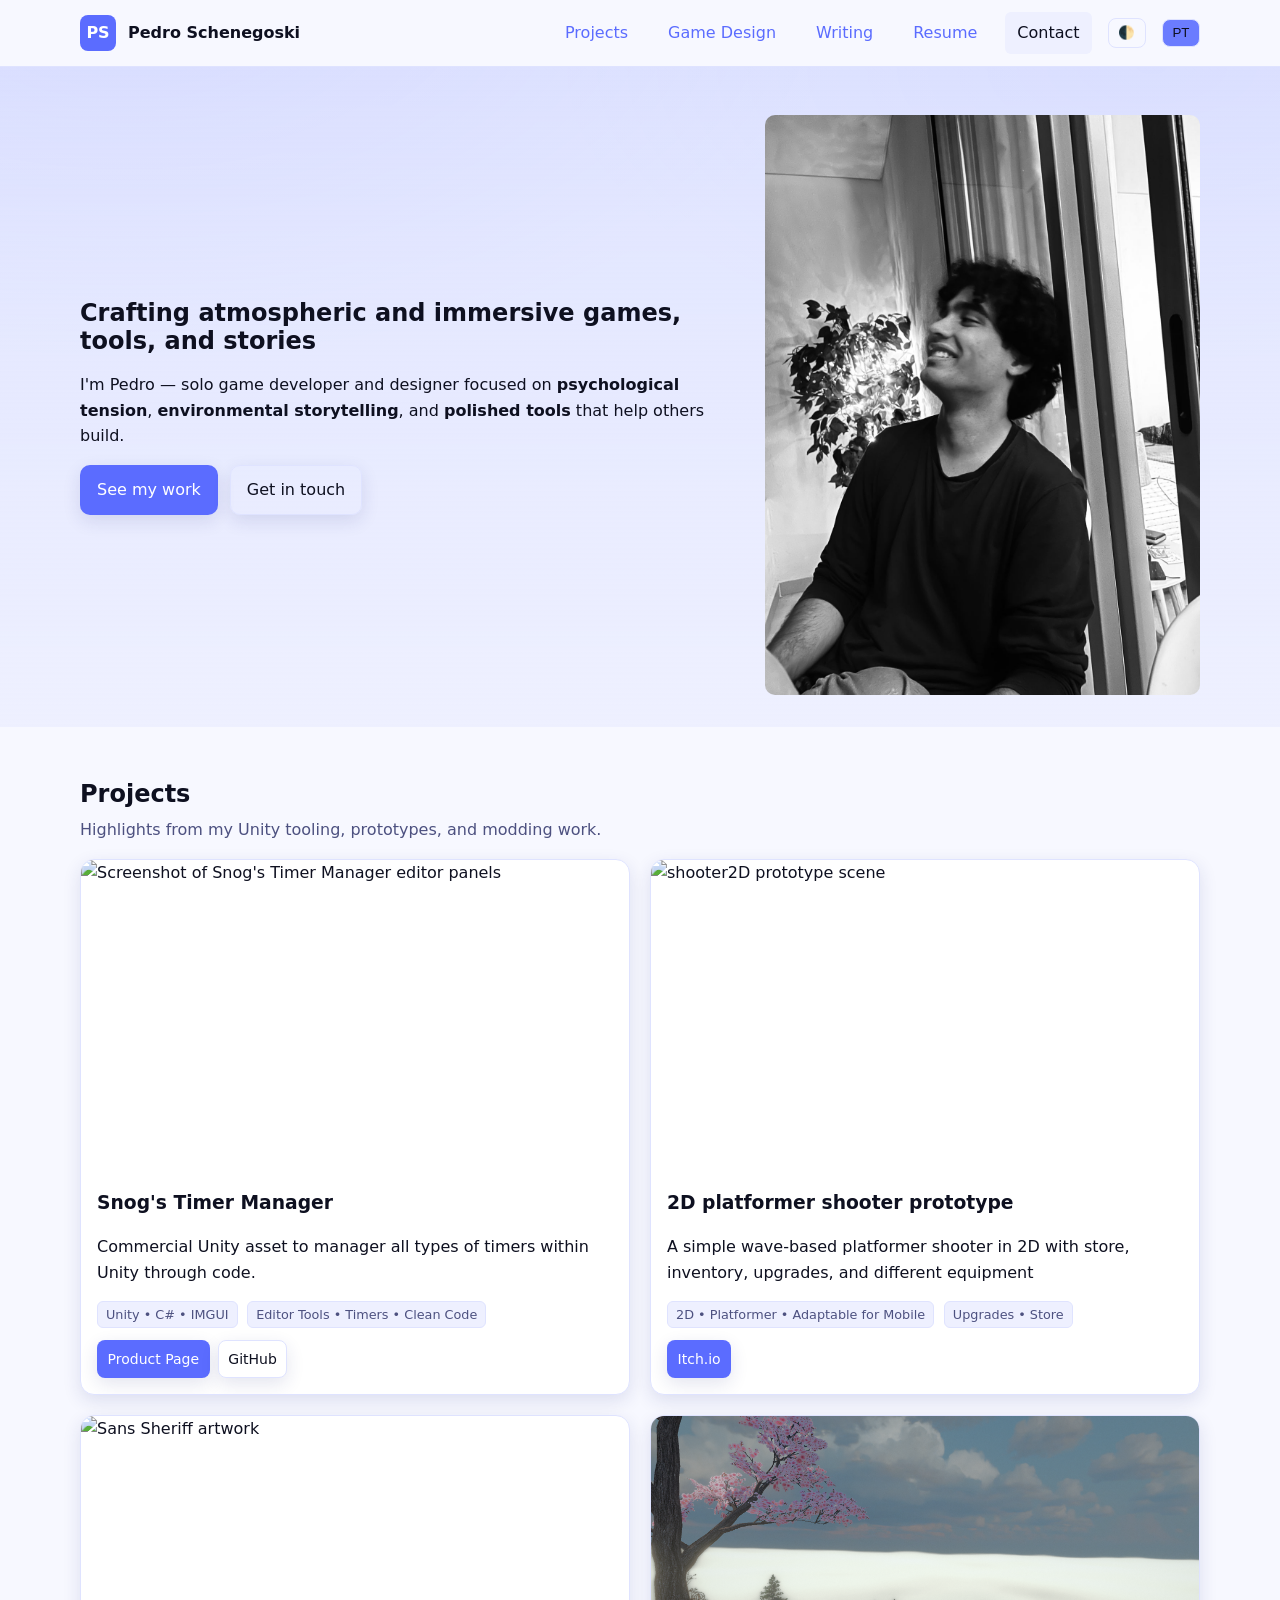
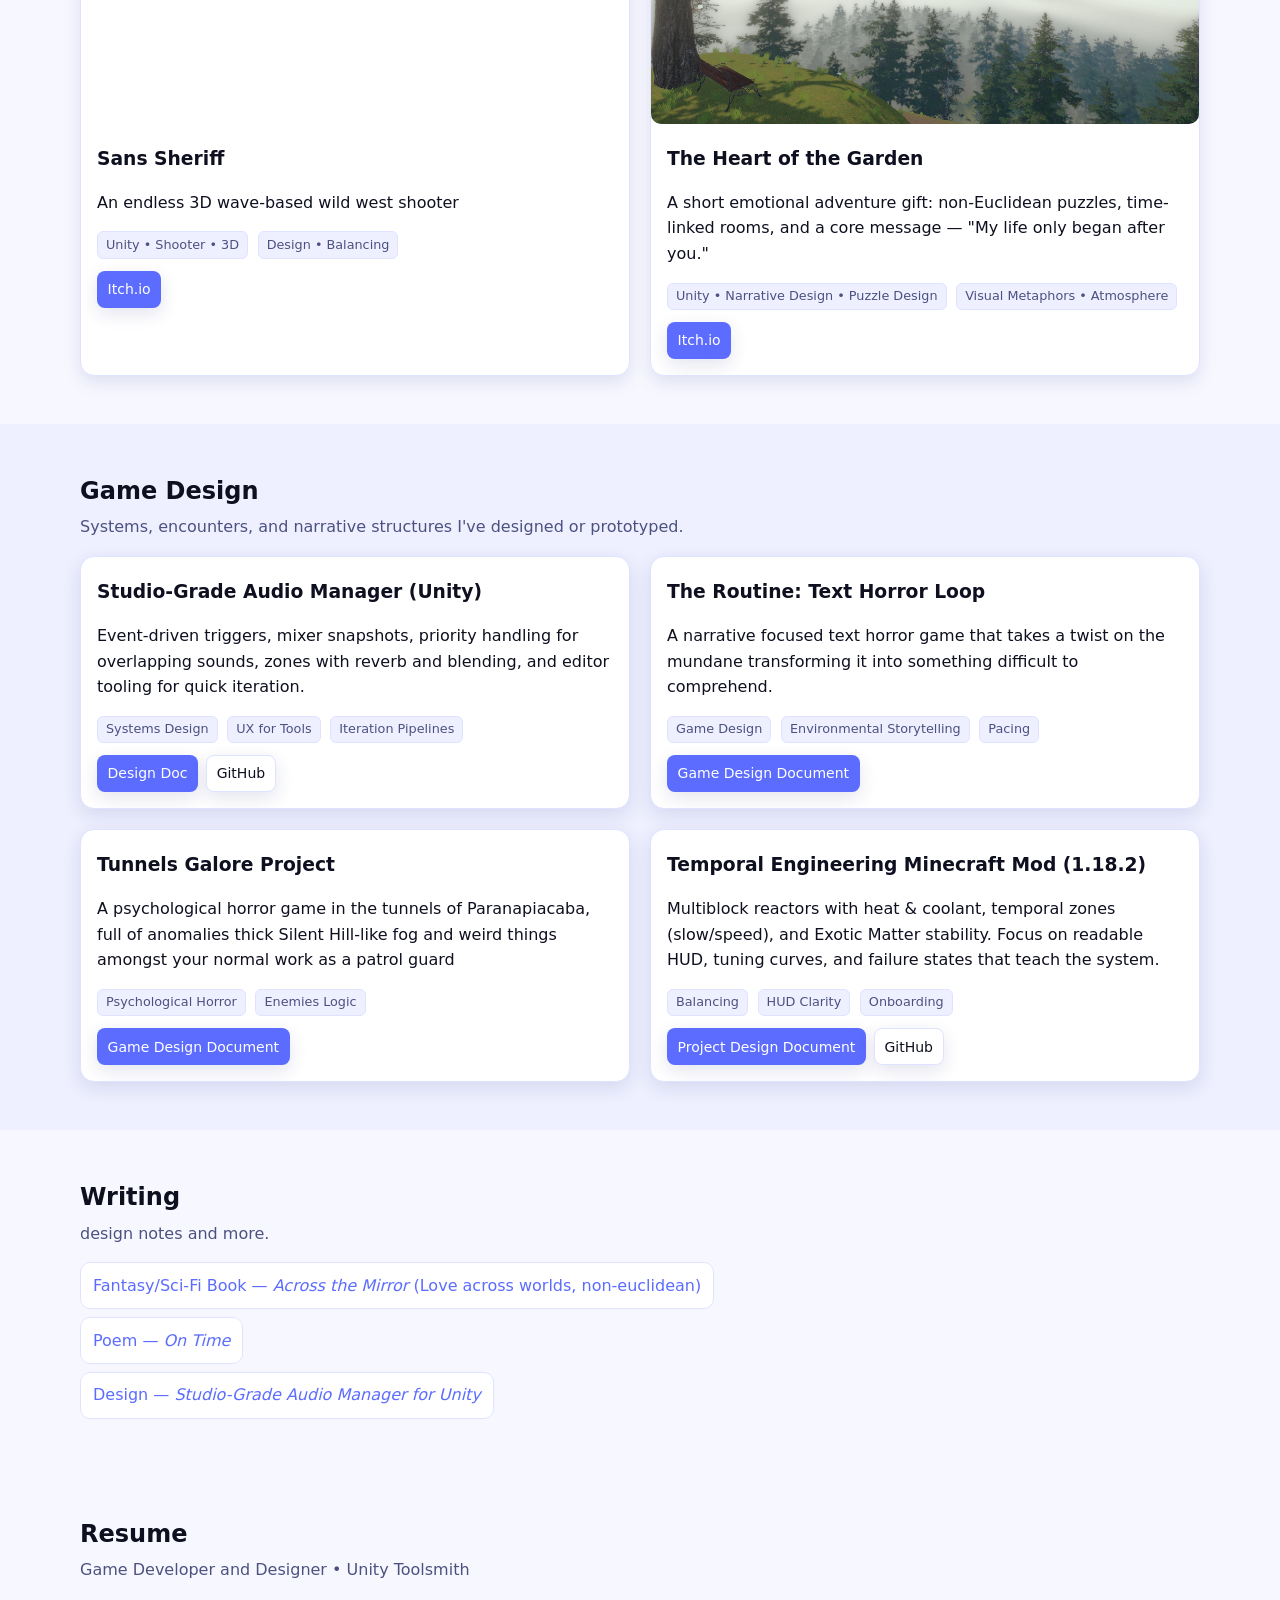
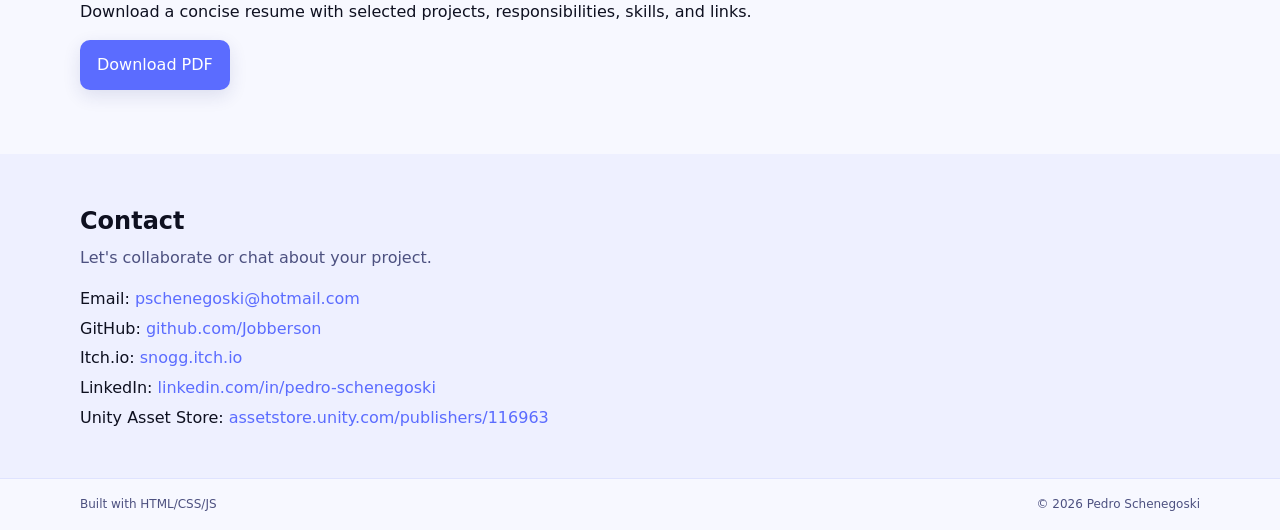
==== commit 34969340: "fix: email contact" ====
--- a/index.html
+++ b/index.html
@@ -368,7 +368,7 @@
           <p data-i18n="sections.contact.subtitle"></p>
         </header>
         <ul class="contact-list">
-          <li><span data-i18n="sections.contact.email_label"></span> <a href="mailto:your@email.com">your@email.com</a></li>
+          <li><span data-i18n="sections.contact.email_label"></span> <a href="mailto:pschenegoski@hotmail.com">pschenegoski@hotmail.com</a></li>
           <li><span data-i18n="sections.contact.github_label"></span> <a href="https://github.com/Jobberson" target="_blank" rel="noopener noreferrer">github.com/Jobberson</a></li>
           <li><span data-i18n="sections.contact.itch_label"></span> <a href="https://snogg.itch.io/" target="_blank" rel="noopener noreferrer">snogg.itch.io</a></li>
           <li><span data-i18n="sections.contact.linkedin_label"></span> <a href="https://www.linkedin.com/in/pedro-schenegoski-ab0a92258/" target="_blank" rel="noopener noreferrer">linkedin.com/in/pedro-schenegoski</a></li>
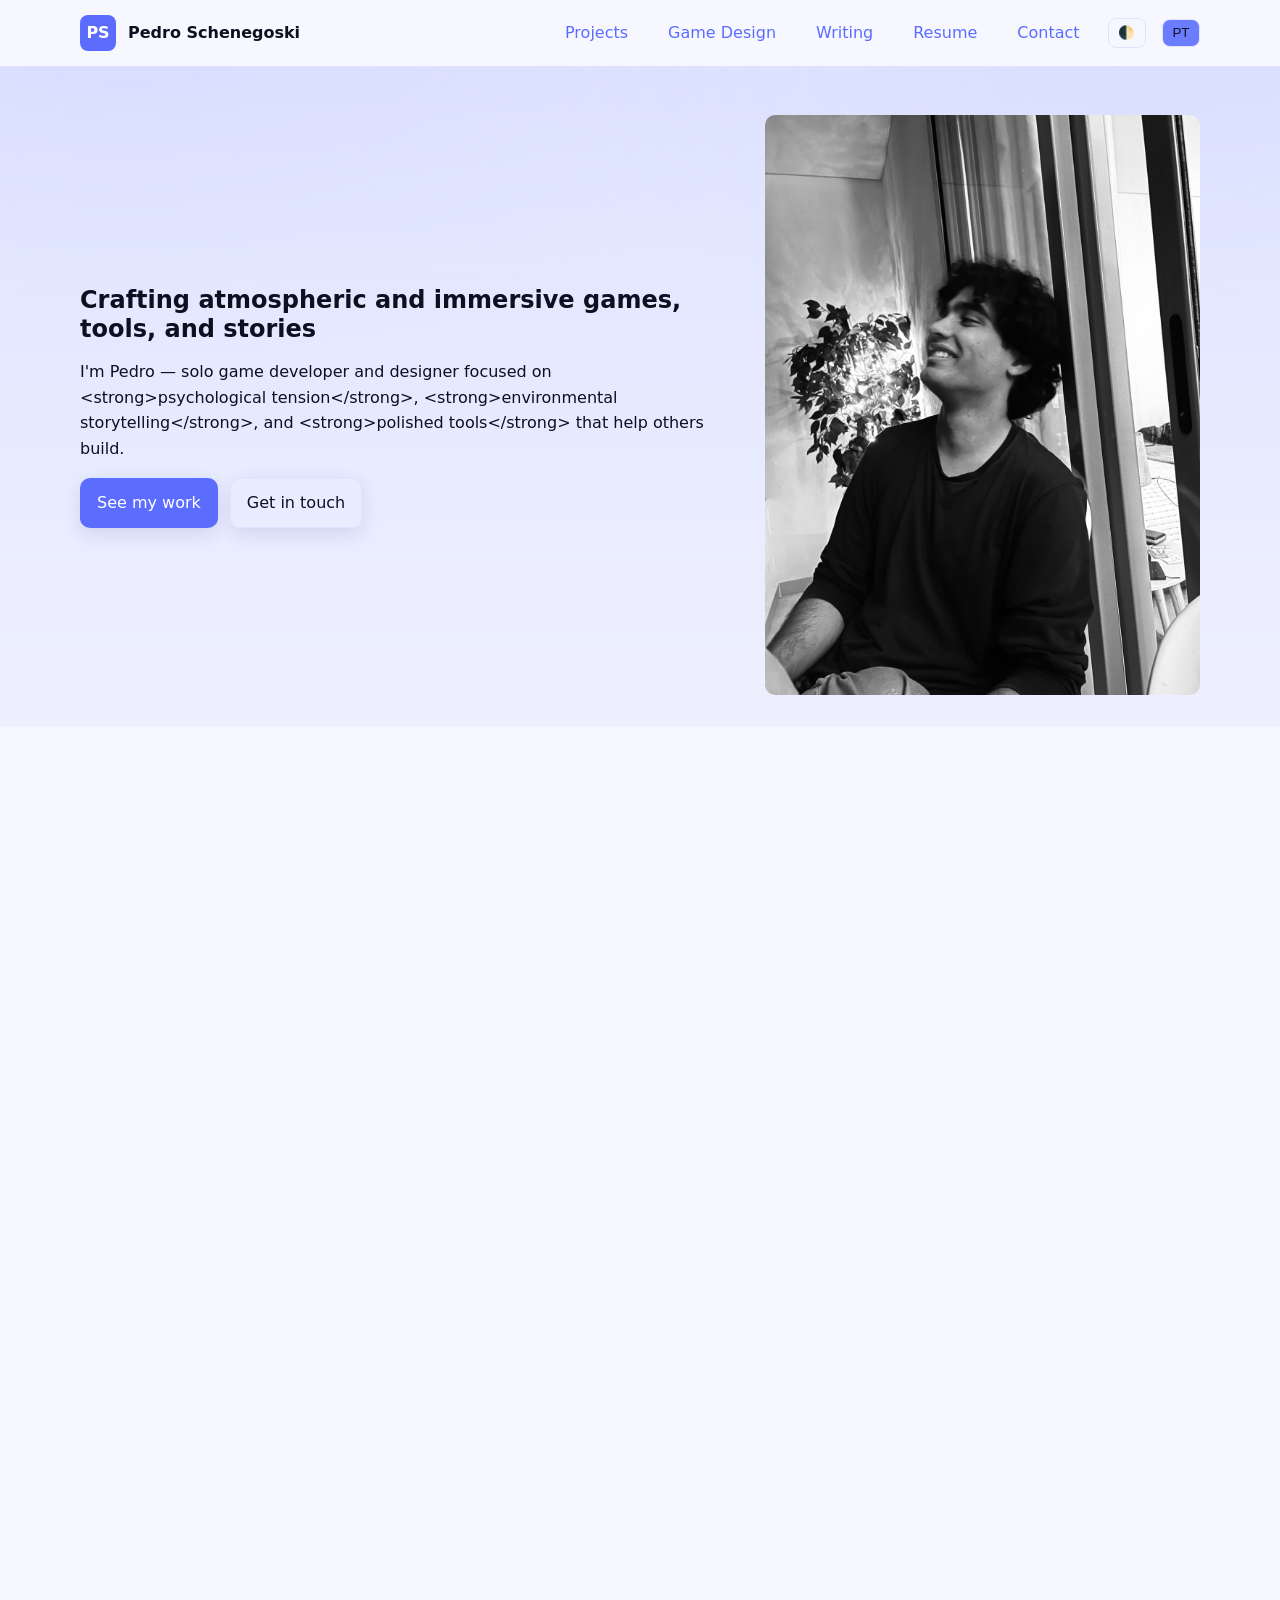
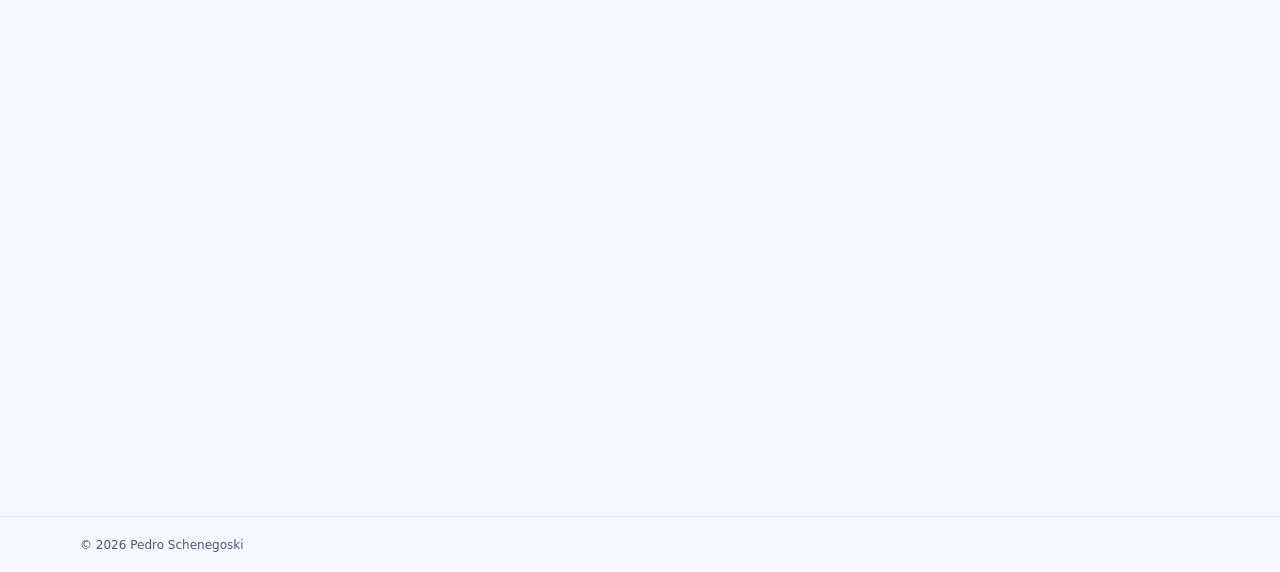
==== commit 962d859b: "fix: various bugs in security, links, pdfs, icons, etc" ====
--- a/index.html
+++ b/index.html
@@ -4,8 +4,15 @@
   <meta charset="utf-8" />
   <meta http-equiv="X-UA-Compatible" content="IE=edge" />
 
-  <!-- Prevent FOUC: set theme before CSS -->
-  <script>
+  <meta http-equiv="Content-Security-Policy"
+        content="default-src 'self'; img-src 'self' https: data:;
+                style-src 'self';
+                script-src 'self' 'nonce-r4nd0m';
+                font-src 'self' https: data:;
+                connect-src 'self';
+                object-src 'none'; base-uri 'self'; frame-ancestors 'none'">
+
+  <script nonce="r4nd0m">
   (function ()
   {
     try
@@ -22,43 +29,43 @@
   }());
   </script>
 
+  <script type="application/ld+json">
+  {
+    "@context": "https://schema.org",
+    "@type": "Person",
+    "name": "Pedro Schenegoski",
+    "url": "https://jobberson.github.io/Portfolio-Website/",
+    "jobTitle": "Game Developer & Unity Toolsmith",
+    "sameAs": [
+      "https://github.com/Jobberson",
+      "https://snogg.itch.io/",
+      "https://www.linkedin.com/in/pedro-schenegoski-ab0a92258/"
+    ]
+  }
+  </script>
+
   <meta name="viewport" content="width=device-width, initial-scale=1" />
   <title>Pedro Schenegoski — Portfolio</title>
-  <meta name="description" content="Portfolio of Pedro Schenegoski — administrative apprentice and game developer creating atmospheric experiences, tools, and mods." />
+  <meta name="description" content="Portfolio of Pedro Schenegoski — game designer and developer creating atmospheric experiences, tools, and mods." />
   <meta name="theme-color" media="(prefers-color-scheme: dark)" content="#0a0c14" />
   <meta name="theme-color" media="(prefers-color-scheme: light)" content="#f7f8ff" />
 
   <!-- Canonical -->
-  <link rel="canonical" href="https://pedroschenegoski.dev/" />
+  <link rel="canonical" href="https://jobberson.github.io/Portfolio-Website/" />
 
   <!-- Favicons / PWA -->
-  <link rel="icon" href="/favicon.ico" sizes="any" />
-  <link rel="icon" href="/icon.svg" type="image/svg+xml" />
-  <link rel="apple-touch-icon" href="/apple-touch-icon.png" />
-  <link rel="manifest" href="/site.webmanifest" />
-
-  <!-- Security (prefer server headers; these are fallbacks) -->
-  <meta http-equiv="Content-Security-Policy" content="default-src 'self'; img-src 'self' https: data:; style-src 'self' 'unsafe-inline'; script-src 'self' 'unsafe-inline'; font-src 'self' https: data:; connect-src 'self'">
-  <meta name="referrer" content="strict-origin-when-cross-origin" />
+  <link rel="icon" href="img/favicon.png" sizes="any" />
+  <link rel="apple-touch-icon" href="img/favicon.png" />
 
   <!-- Open Graph -->
   <meta property="og:title" content="Pedro Schenegoski — Portfolio" />
   <meta property="og:description" content="Game dev, tools, and atmospheric experiences." />
   <meta property="og:type" content="website" />
-  <meta property="og:url" content="https://pedroschenegoski.dev/" />
-  <meta property="og:image" content="https://pedroschenegoski.dev/og-image.jpg" />
+  <meta property="og:url" content="https://jobberson.github.io/Portfolio-Website/" />
   <meta property="og:site_name" content="Pedro Schenegoski" />
   <meta property="og:locale" content="en_US" />
 
-  <!-- Twitter/X -->
-  <meta name="twitter:card" content="summary_large_image" />
-  <meta name="twitter:title" content="Pedro Schenegoski — Portfolio" />
-  <meta name="twitter:description" content="Game dev, tools, and atmospheric experiences." />
-  <meta name="twitter:image" content="https://pedroschenegoski.dev/og-image.jpg" />
-  <meta name="twitter:site" content="@yourhandle" />
-  <meta name="twitter:creator" content="@yourhandle" />
-
-  <link rel="preload" as="image" href="/img/portrait.avif" fetchpriority="high" />
+  <link rel="preload" as="image" href="/img/portrait.jpg" fetchpriority="high" />
 
   <!-- Styles & Script -->
   <link rel="stylesheet" href="styles.css" />
@@ -85,11 +92,7 @@
         aria-expanded="false"
         aria-controls="primaryNav"
       >
-        <span class="hamburger-icon" aria-hidden="true">
-          <span></span>
-          <span></span>
-          <span></span>
-        </span>
+        ☰
       </button>
 
       <nav id="primaryNav" aria-label="Primary">
@@ -129,9 +132,10 @@
 
         <div class="hero-photo">
           <picture>
+            <source srcset="img/portrait.jpg" type="image/jpg" />
             <img
               src="img/portrait.jpg"
-              alt=""
+              alt="Pedro Schenegoski — game developer and toolsmith"
               width="900"
               height="1200"
               decoding="async"
@@ -240,7 +244,7 @@
                 <li data-i18n="cards.heart_garden.meta2"></li>
               </ul>
               <div class="actions">
-                <a class="btn sm primary" href="https://itch.io" target="_blank" rel="noopener noreferrer" data-i18n="common.itchio"></a>
+                <a class="btn sm primary disabled" href="https://itch.io" target="_blank" rel="noopener noreferrer" data-i18n="common.itchio"></a>
               </div>
             </div>
           </article>
@@ -268,8 +272,7 @@
                 <li data-i18n="cards.audio_manager.meta3"></li>
               </ul>
               <div class="actions">
-                <a class="btn sm primary" href="https://example.com/audiodoc" target="_blank" rel="noopener noreferrer" data-i18n="common.design_doc"></a>
-                <a class="btn sm" href="https://github.com/your-username/audio-manager" target="_blank" rel="noopener noreferrer" data-i18n="common.github"></a>
+                <a class="btn sm primary" href="https://github.com/Jobberson/Audio-Manager" target="_blank" rel="noopener noreferrer" data-i18n="common.github"></a>
               </div>
             </div>
           </article>
@@ -285,7 +288,7 @@
                 <li data-i18n="cards.routine.meta3"></li>
               </ul>
               <div class="actions">
-                <a class="btn sm primary" href="pdfs/theroutinegdd.pdf" download data-i18n="cards.routine.gdd"></a>
+                <a class="btn sm primary" href="pdfs/theroutinegdd.pdf" data-i18n="cards.routine.gdd"></a>
               </div>
             </div>
           </article>
@@ -300,7 +303,7 @@
                 <li data-i18n="cards.tunnels_galore.meta2"></li>
               </ul>
               <div class="actions">
-                <a class="btn sm primary" href="pdfs/tunnelsgaloregdd.pdf" target="_blank" rel="noopener noreferrer" data-i18n="cards.tunnels_galore.gdd"></a>
+                <a class="btn sm primary" href="pdfs/tunnelsgaloregdd.pdf" data-i18n="cards.tunnels_galore.gdd"></a>
               </div>
             </div>
           </article>
@@ -316,7 +319,7 @@
                 <li data-i18n="cards.temporal_mod.meta3"></li>
               </ul>
               <div class="actions">
-                <a class="btn sm primary" href="pdfs/temporalengineering.pdf" download data-i18n="cards.temporal_mod.doc"></a>
+                <a class="btn sm primary" href="pdfs/temporalengineering.pdf" data-i18n="cards.temporal_mod.doc"></a>
                 <a class="btn sm" href="https://github.com/Jobberson/Temporal-Engineering-Minecraft-Mod" target="_blank" rel="noopener noreferrer" data-i18n="common.github"></a>
               </div>
             </div>
@@ -334,13 +337,7 @@
         </header>
         <ul class="list">
           <li>
-            <a href="https://example.com/scp-muse" target="_blank" rel="noopener noreferrer" data-i18n="writing.item1"></a>
-          </li>
-          <li>
-            <a href="https://example.com/poem-on-time" target="_blank" rel="noopener noreferrer" data-i18n="writing.item2"></a>
-          </li>
-          <li>
-            <a href="https://example.com/unity-audio-manager" target="_blank" rel="noopener noreferrer" data-i18n="writing.item3"></a>
+            <a href="pdfs/acrossthemirror.pdf" data-i18n="writing.item1"></a>
           </li>
         </ul>
       </div>
@@ -368,11 +365,11 @@
           <p data-i18n="sections.contact.subtitle"></p>
         </header>
         <ul class="contact-list">
-          <li><span data-i18n="sections.contact.email_label"></span> <a href="mailto:pschenegoski@hotmail.com">pschenegoski@hotmail.com</a></li>
-          <li><span data-i18n="sections.contact.github_label"></span> <a href="https://github.com/Jobberson" target="_blank" rel="noopener noreferrer">github.com/Jobberson</a></li>
-          <li><span data-i18n="sections.contact.itch_label"></span> <a href="https://snogg.itch.io/" target="_blank" rel="noopener noreferrer">snogg.itch.io</a></li>
-          <li><span data-i18n="sections.contact.linkedin_label"></span> <a href="https://www.linkedin.com/in/pedro-schenegoski-ab0a92258/" target="_blank" rel="noopener noreferrer">linkedin.com/in/pedro-schenegoski</a></li>
-          <li><span data-i18n="sections.contact.asset_store_label"></span> <a href="https://assetstore.unity.com/publishers/116963" target="_blank" rel="noopener noreferrer">assetstore.unity.com/publishers/116963</a></li>
+          <li><span data-i18n="sections.contact.email_label"></span> <a href="mailto:pschengoski@hotmail.com">pschengoski@hotmail.com</a></li>
+          <li><span data-i18n="sections.contact.github_label"></span> <a href="https://github.com/Jobberson" target="_blank" rel="noopener noreferrer me">github.com/Jobberson</a></li>
+          <li><span data-i18n="sections.contact.itch_label"></span> <a href="https://snogg.itch.io/" target="_blank" rel="noopener noreferrer me">snogg.itch.io</a></li>
+          <li><span data-i18n="sections.contact.linkedin_label"></span> <a href="https://www.linkedin.com/in/pedro-schenegoski-ab0a92258/" target="_blank" rel="noopener noreferrer me">linkedin.com/in/pedro-schenegoski</a></li>
+          <li><span data-i18n="sections.contact.asset_store_label"></span> <a href="https://assetstore.unity.com/publishers/116963" target="_blank" rel="noopener noreferrer me">assetstore.unity.com/publishers/116963</a></li>
         </ul>
       </div>
     </section>
@@ -380,8 +377,7 @@
 
   <footer class="site-footer">
     <div class="container">
-      <small data-i18n="footer.built_with"></small>
-      <small>© <span id="year"></span> Pedro Schenegoski</small>
+      <small>© <span id="year"></span> Pedro Schenegoski </small>
     </div>
   </footer>
 </body>
--- a/styles.css
+++ b/styles.css
@@ -261,6 +261,12 @@
   padding: 0.45rem 0.7rem;
   border-radius: 8px;
 }
+.btn.disabled {
+  pointer-events: none;
+  opacity: 0.5;
+  cursor: not-allowed;
+  filter: grayscale(1);
+}
 
 .section
 {
@@ -321,21 +327,10 @@
 }
 .meta
 {
-  display: flex;
-  flex-wrap: wrap;
-  list-style: none;
-  gap: 0.4rem 0.6rem;
-  padding: 0;
+  gap: 0.5rem 1rem;
+  padding-left: 1rem;
   margin: 0.5rem 0 0.75rem;
   color: var(--muted);
-}
-.meta li
-{
-  background: var(--bg-alt);
-  border: 1px solid var(--border);
-  border-radius: 6px;
-  padding: 0.15rem 0.5rem;
-  font-size: 0.8rem;
 }
 .actions
 {
@@ -386,13 +381,6 @@
   color: var(--muted);
   background: var(--bg);
   font-size: 0.9rem;
-}
-.site-footer .container
-{
-  display: flex;
-  justify-content: space-between;
-  flex-wrap: wrap;
-  gap: 0.25rem;
 }
 
 /* Smooth color transitions on interactive elements */
@@ -515,110 +503,55 @@
 
 .menu-toggle
 {
-  display: none; /* hidden on desktop */
+  display: none; /* hidden on desktop by default */
   border: 1px solid var(--border);
   background: var(--card);
   color: var(--text);
-  padding: 0.5rem;
+  padding: 0.45rem 0.6rem;
   border-radius: 8px;
   cursor: pointer;
   line-height: 1;
 }
 
-/* CSS hamburger icon — 3 stacked lines */
-.hamburger-icon
-{
-  display: flex;
-  flex-direction: column;
-  justify-content: space-between;
-  width: 20px;
-  height: 15px;
-  pointer-events: none;
-}
-.hamburger-icon span
-{
-  display: block;
-  width: 100%;
-  height: 2px;
-  background: currentColor;
-  border-radius: 2px;
-  transition: transform 0.25s ease, opacity 0.2s ease;
-  transform-origin: center;
-}
-
-/* Animate to × when open */
-.nav-open .hamburger-icon span:nth-child(1)
-{
-  transform: translateY(6.5px) rotate(45deg);
-}
-.nav-open .hamburger-icon span:nth-child(2)
-{
-  opacity: 0;
-  transform: scaleX(0);
-}
-.nav-open .hamburger-icon span:nth-child(3)
-{
-  transform: translateY(-6.5px) rotate(-45deg);
-}
-
 @media (max-width: 720px)
 {
-  /* Allow brand + toggle to sit on one row, nav wraps below */
+  /* Allow brand + controls to wrap into two rows */
   .site-header .container
   {
     flex-wrap: wrap;
-    row-gap: 0;
-  }
-
-  /* Show the hamburger */
+    row-gap: 0.5rem;
+  }
+
+  /* Show the hamburger on phones */
   .menu-toggle
   {
     display: inline-flex;
     align-items: center;
     justify-content: center;
-    margin-left: auto;
-  }
-
-  /* Nav: hidden by default, slides in when open */
+    margin-left: auto; /* pushes the button to the right of brand */
+  }
+
+  /* Collapse nav by default on small screens */
   #primaryNav
   {
     width: 100%;
-    order: 2;
-    /* Use max-height for a smooth slide-down animation */
-    max-height: 0;
-    overflow: hidden;
-    transition: max-height 0.3s ease;
-    border-top: 0px solid var(--border);
-  }
-
-  /* When open: expand and show separator */
+    order: 2;        /* nav below brand/menu button */
+    display: none;   /* collapsed by default */
+  }
+
+  /* When toggled, reveal the nav */
   .nav-open #primaryNav
   {
-    max-height: 400px; /* tall enough for all items */
-    border-top-width: 1px;
-    padding-bottom: 0.5rem;
-  }
-
-  /* Force solid header background when menu is open (fixes see-through on scroll) */
-  .nav-open.site-header,
-  .nav-open .site-header
-  {
-    background: var(--bg) !important;
-    backdrop-filter: none !important;
-  }
-
-  /* Stack nav items vertically */
+    display: block;
+  }
+
+  /* Stack nav items vertically for clarity on small screens */
   .nav
   {
-    display: flex;
-    flex-direction: column;
-    gap: 0.15rem;
-    padding: 0.4rem 0;
-  }
-
-  .nav li
-  {
-    display: block;
+    display: grid;
+    grid-auto-rows: minmax(40px, auto);
+    gap: 0.25rem;
+    padding: 0.25rem 0;
   }
 
   .nav a,
@@ -626,31 +559,6 @@
   {
     width: 100%;
     text-align: left;
-    padding: 0.65rem 0.75rem;
-    border-radius: 8px;
-    display: block;
-    box-sizing: border-box;
-  }
-
-  /* Give theme/lang buttons a distinct row appearance */
-  .nav .theme-toggle,
-  .nav .lang-toggle
-  {
-    background: var(--bg-alt);
-    border-color: var(--border);
-    text-align: left;
-    width: 100%;
-  }
-}
-
-@media (prefers-reduced-motion: reduce)
-{
-  #primaryNav
-  {
-    transition: none !important;
-  }
-  .hamburger-icon span
-  {
-    transition: none !important;
-  }
-}+    padding: 0.6rem 0.75rem;
+  }
+}
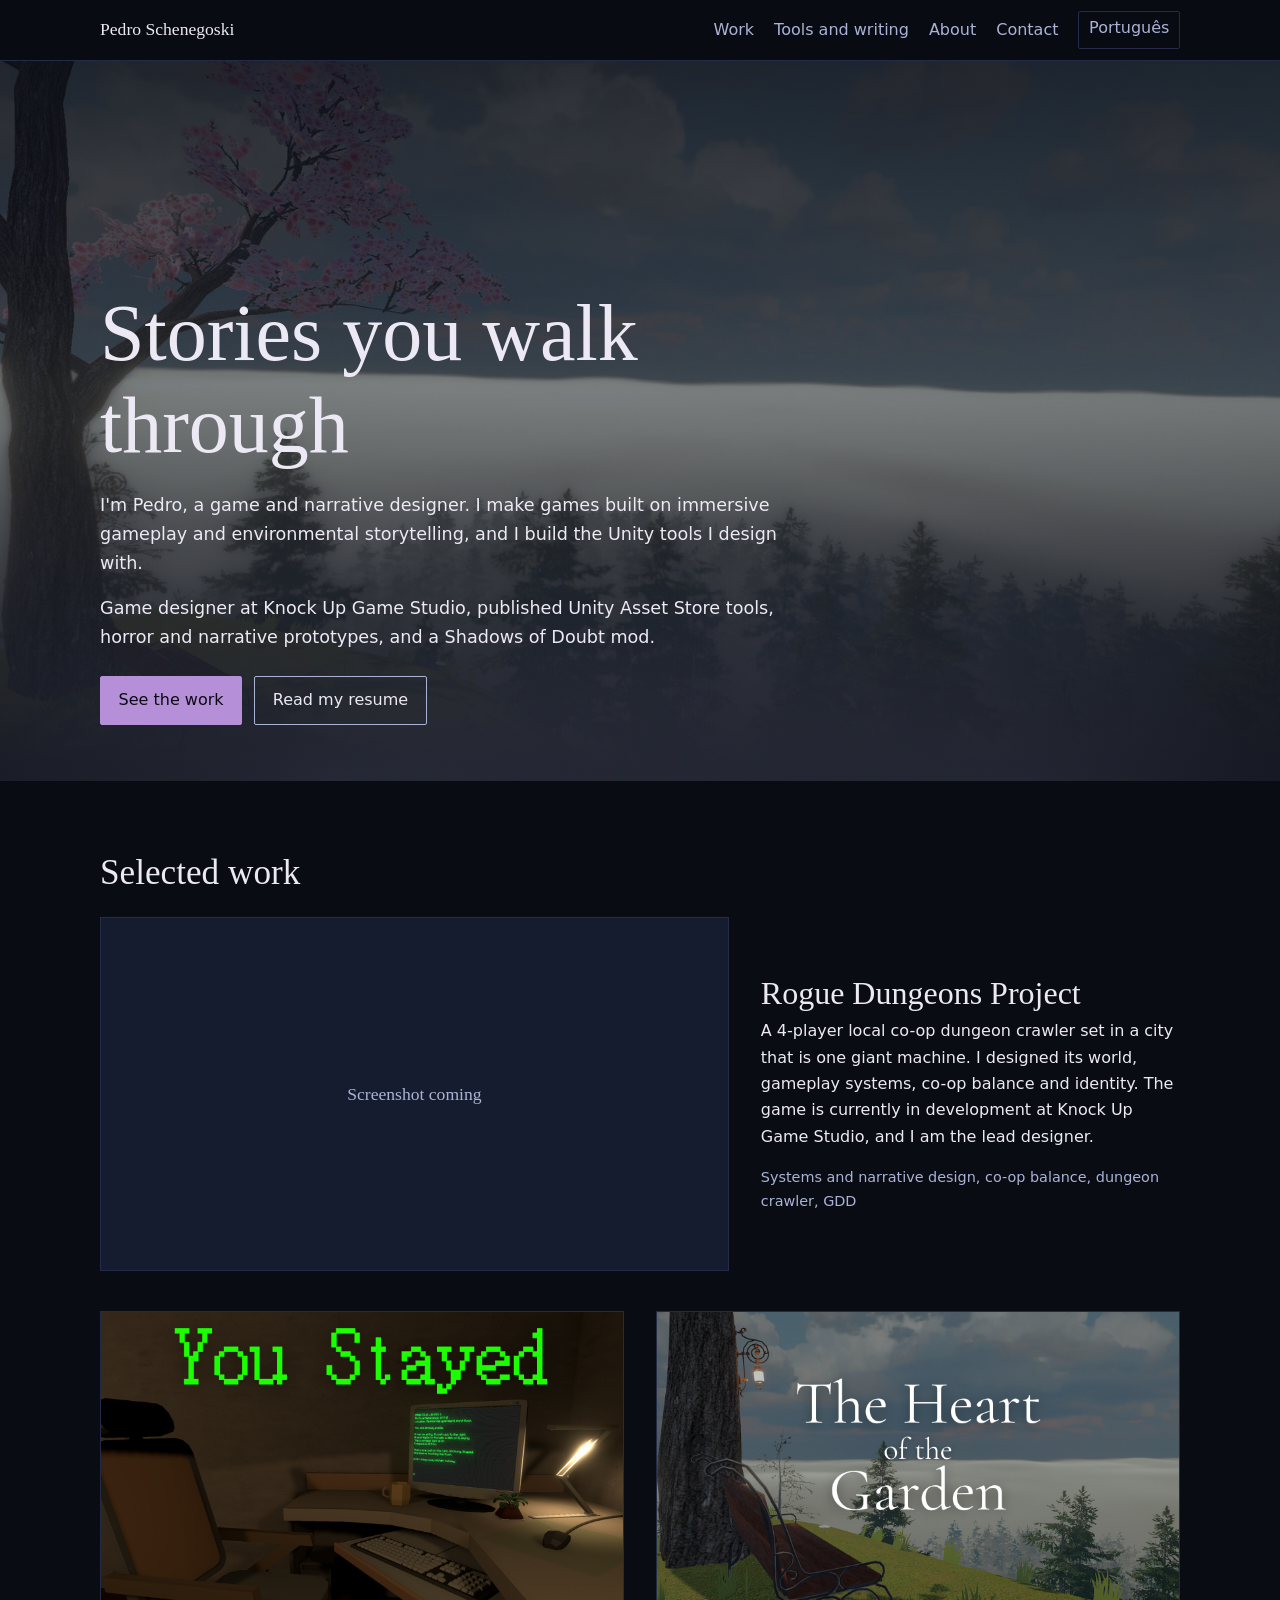
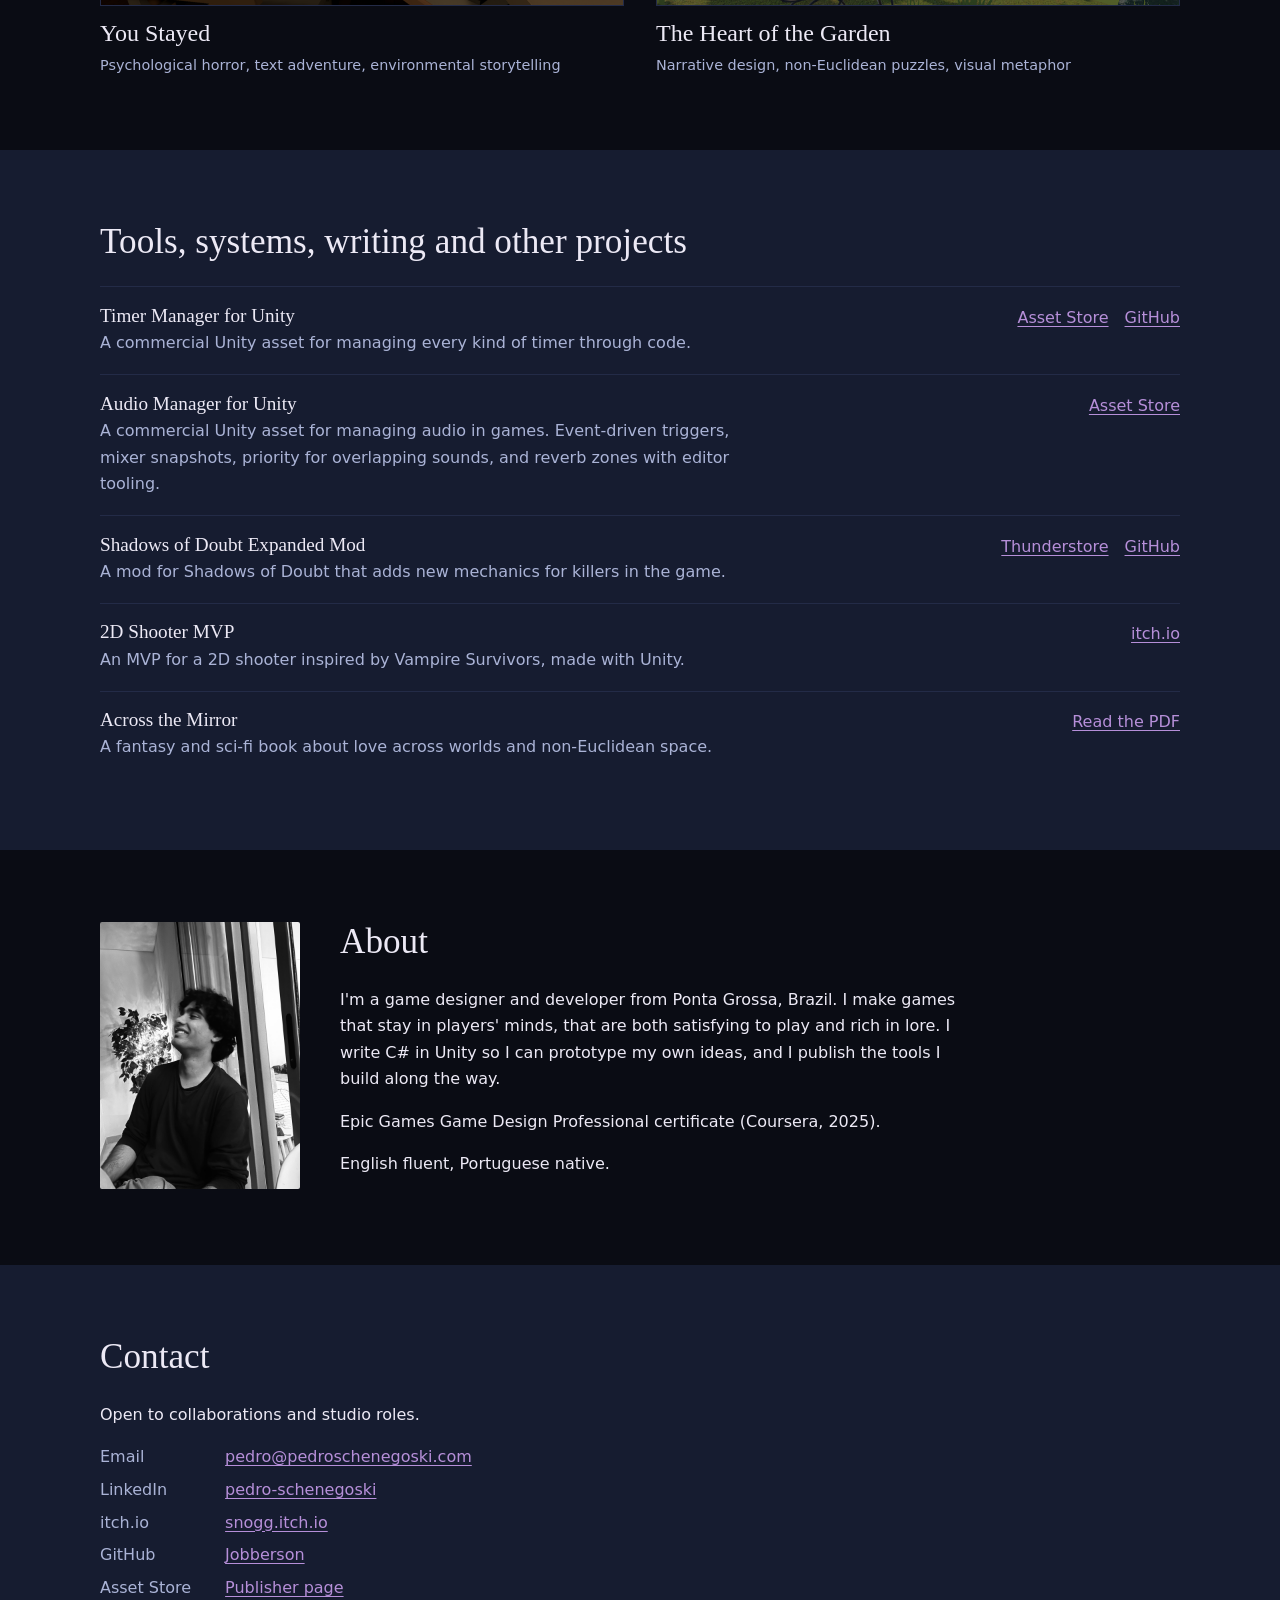
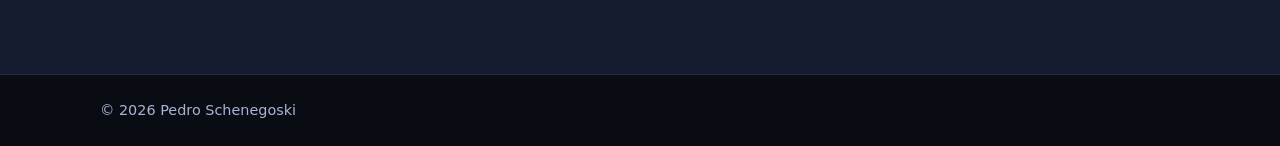
==== commit e340a131: "website rework" ====
--- a/index.html
+++ b/index.html
@@ -1,384 +1,335 @@
-<!DOCTYPE html>
-<html lang="en">
-<head>
-  <meta charset="utf-8" />
-  <meta http-equiv="X-UA-Compatible" content="IE=edge" />
-
-  <meta http-equiv="Content-Security-Policy"
-        content="default-src 'self'; img-src 'self' https: data:;
-                style-src 'self';
-                script-src 'self' 'nonce-r4nd0m';
-                font-src 'self' https: data:;
-                connect-src 'self';
-                object-src 'none'; base-uri 'self'; frame-ancestors 'none'">
-
-  <script nonce="r4nd0m">
-  (function ()
-  {
-    try
-    {
-      var stored = localStorage.getItem('theme');
-      var systemDark = window.matchMedia && window.matchMedia('(prefers-color-scheme: dark)').matches;
-      var theme = stored || (systemDark ? 'dark' : 'light');
-      document.documentElement.setAttribute('data-theme', theme);
-    }
-    catch (e)
-    {
-      /* no-op */
-    }
-  }());
-  </script>
-
-  <script type="application/ld+json">
-  {
-    "@context": "https://schema.org",
-    "@type": "Person",
-    "name": "Pedro Schenegoski",
-    "url": "https://jobberson.github.io/Portfolio-Website/",
-    "jobTitle": "Game Developer & Unity Toolsmith",
-    "sameAs": [
-      "https://github.com/Jobberson",
-      "https://snogg.itch.io/",
-      "https://www.linkedin.com/in/pedro-schenegoski-ab0a92258/"
-    ]
-  }
-  </script>
-
-  <meta name="viewport" content="width=device-width, initial-scale=1" />
-  <title>Pedro Schenegoski — Portfolio</title>
-  <meta name="description" content="Portfolio of Pedro Schenegoski — game designer and developer creating atmospheric experiences, tools, and mods." />
-  <meta name="theme-color" media="(prefers-color-scheme: dark)" content="#0a0c14" />
-  <meta name="theme-color" media="(prefers-color-scheme: light)" content="#f7f8ff" />
-
-  <!-- Canonical -->
-  <link rel="canonical" href="https://jobberson.github.io/Portfolio-Website/" />
-
-  <!-- Favicons / PWA -->
-  <link rel="icon" href="img/favicon.png" sizes="any" />
-  <link rel="apple-touch-icon" href="img/favicon.png" />
-
-  <!-- Open Graph -->
-  <meta property="og:title" content="Pedro Schenegoski — Portfolio" />
-  <meta property="og:description" content="Game dev, tools, and atmospheric experiences." />
-  <meta property="og:type" content="website" />
-  <meta property="og:url" content="https://jobberson.github.io/Portfolio-Website/" />
-  <meta property="og:site_name" content="Pedro Schenegoski" />
-  <meta property="og:locale" content="en_US" />
-
-  <link rel="preload" as="image" href="/img/portrait.jpg" fetchpriority="high" />
-
-  <!-- Styles & Script -->
-  <link rel="stylesheet" href="styles.css" />
-  <script defer src="script.js"></script>
-</head>
-
-<body id="top">
-  <a class="skip-link" href="#main" data-i18n="common.skip_to_content"></a>
-
-  <header class="site-header">
-    <div class="container">
-      <div class="brand">
-        <a href="#top" aria-label="Go to top">
-          <span class="logo">PS</span>
-          <span class="brand-name">Pedro Schenegoski</span>
-        </a>
-      </div>
-
-      <!-- NEW: Hamburger for mobile -->
-      <button
-        id="menuToggle"
-        class="menu-toggle"
-        aria-label="Open menu"
-        aria-expanded="false"
-        aria-controls="primaryNav"
-      >
-        ☰
-      </button>
-
-      <nav id="primaryNav" aria-label="Primary">
-        <ul class="nav">
-          <li><a href="#projects" data-i18n="nav.projects"></a></li>
-          <li><a href="#game-design" data-i18n="nav.game_design"></a></li>
-          <li><a href="#writing" data-i18n="nav.writing"></a></li>
-          <li><a href="#resume" data-i18n="nav.resume"></a></li>
-          <li><a href="#contact" data-i18n="nav.contact"></a></li>
-          <li>
-            <button id="themeToggle" class="theme-toggle" aria-label="Toggle theme" aria-pressed="false">
-              <span aria-hidden="true">🌓</span>
-            </button>
-          </li>
-          <li>
-            <button id="langToggle" class="lang-toggle" aria-label="Switch language" aria-pressed="false">
-              <span id="langLabel" aria-hidden="true">PT</span>
-            </button>
-          </li>
-        </ul>
-      </nav>
-    </div>
-  </header>
-
-  <main id="main" class="site-main">
-    <!-- Hero -->
-    <section class="hero reveal">
-      <div class="container hero-inner">
-        <div class="hero-text">
-          <h1 data-i18n="hero.title"></h1>
-          <p data-i18n="hero.subtitle"></p>
-          <p class="hero-cta">
-            <a class="btn primary" href="#projects" data-i18n="cta.see_work"></a>
-            <a class="btn secondary" href="#contact" data-i18n="cta.get_in_touch"></a>
-          </p>
-        </div>
-
-        <div class="hero-photo">
-          <picture>
-            <source srcset="img/portrait.jpg" type="image/jpg" />
-            <img
-              src="img/portrait.jpg"
-              alt="Pedro Schenegoski — game developer and toolsmith"
-              width="900"
-              height="1200"
-              decoding="async"
-              fetchpriority="high"
-              sizes="(max-width: 960px) 92vw, 448px"
-            />
-          </picture>
-        </div>
-      </div>
-    </section>
-
-    <!-- Projects -->
-    <section id="projects" class="section reveal">
-      <div class="container">
-        <header class="section-header">
-          <h2 data-i18n="sections.projects.title"></h2>
-          <p data-i18n="sections.projects.subtitle"></p>
-        </header>
-
-        <div class="grid cards">
-          <!-- Timer Manager -->
-          <article class="card reveal">
-            <div class="card-media">
-              <img
-                src="https://assetstorev1-prd-cdn.unity3d.com/key-image/7244a9d4-47cb-4451-ae30-fde173bb24fe.webp"
-                alt="Screenshot of Snog's Timer Manager editor panels"
-                loading="lazy"
-                decoding="async"
-              />
-            </div>
-            <div class="card-body">
-              <h3 data-i18n="cards.timer_manager.title"></h3>
-              <p data-i18n="cards.timer_manager.desc"></p>
-              <ul class="meta">
-                <li data-i18n="cards.timer_manager.meta1"></li>
-                <li data-i18n="cards.timer_manager.meta2"></li>
-              </ul>
-              <div class="actions">
-                <a class="btn sm primary" href="https://assetstore.unity.com/packages/tools/utilities/snog-s-timer-manager-344238" target="_blank" rel="noopener noreferrer" data-i18n="common.product_page">Product Page</a>
-                <a class="btn sm" href="https://github.com/Jobberson/Timer-Manager" target="_blank" rel="noopener noreferrer" data-i18n="common.github">GitHub</a>
-              </div>
-            </div>
-          </article>
-
-          <!-- 2D platformer shooter -->
-          <article class="card reveal">
-            <div class="card-media">
-              <img
-                src="https://img.itch.zone/aW1nLzI0NDQxODM5LnBuZw==/315x250%23c/qVBKF7.png"
-                alt="shooter2D prototype scene"
-                loading="lazy"
-                decoding="async"
-              />
-            </div>
-            <div class="card-body">
-              <h3 data-i18n="cards.shooter2d.title"></h3>
-              <p data-i18n="cards.shooter2d.desc"></p>
-              <ul class="meta">
-                <li data-i18n="cards.shooter2d.meta1"></li>
-                <li data-i18n="cards.shooter2d.meta2"></li>
-              </ul>
-              <div class="actions">
-                <a class="btn sm primary" href="https://snogg.itch.io/2d-shooter-mvp" target="_blank" rel="noopener noreferrer" data-i18n="common.itchio"></a>
-              </div>
-            </div>
-          </article>
-
-          <!-- Sans Sheriff -->
-          <article class="card reveal">
-            <div class="card-media">
-              <img
-                src="https://img.itch.zone/aW1nLzE4ODk3NDQzLnBuZw==/315x250%23c/EkuOyR.png"
-                alt="Sans Sheriff artwork"
-                loading="lazy"
-                decoding="async"
-              />
-            </div>
-            <div class="card-body">
-              <h3 data-i18n="cards.sans_sheriff.title"></h3>
-              <p data-i18n="cards.sans_sheriff.desc"></p>
-              <ul class="meta">
-                <li data-i18n="cards.sans_sheriff.meta1"></li>
-                <li data-i18n="cards.sans_sheriff.meta2"></li>
-              </ul>
-              <div class="actions">
-                <a class="btn sm primary" href="https://snogg.itch.io/sans-sheriff" target="_blank" rel="noopener noreferrer" data-i18n="common.itchio"></a>
-              </div>
-            </div>
-          </article>
-
-          <!-- The Heart of the Garden -->
-          <article class="card reveal">
-            <div class="card-media">
-              <img
-                src="img/heart-of-the-garden.png"
-                alt="Scene from The Heart of the Garden"
-                loading="lazy"
-                decoding="async"
-              />
-            </div>
-            <div class="card-body">
-              <h3 data-i18n="cards.heart_garden.title"></h3>
-              <p data-i18n="cards.heart_garden.desc"></p>
-              <ul class="meta">
-                <li data-i18n="cards.heart_garden.meta1"></li>
-                <li data-i18n="cards.heart_garden.meta2"></li>
-              </ul>
-              <div class="actions">
-                <a class="btn sm primary disabled" href="https://itch.io" target="_blank" rel="noopener noreferrer" data-i18n="common.itchio"></a>
-              </div>
-            </div>
-          </article>
-        </div>
-      </div>
-    </section>
-
-    <!-- Game Design -->
-    <section id="game-design" class="section alt reveal">
-      <div class="container">
-        <header class="section-header">
-          <h2 data-i18n="sections.game_design.title"></h2>
-          <p data-i18n="sections.game_design.subtitle"></p>
-        </header>
-
-        <div class="grid cards">
-          <!-- System Design: Audio Manager -->
-          <article class="card reveal">
-            <div class="card-body">
-              <h3 data-i18n="cards.audio_manager.title"></h3>
-              <p data-i18n="cards.audio_manager.desc"></p>
-              <ul class="meta">
-                <li data-i18n="cards.audio_manager.meta1"></li>
-                <li data-i18n="cards.audio_manager.meta2"></li>
-                <li data-i18n="cards.audio_manager.meta3"></li>
-              </ul>
-              <div class="actions">
-                <a class="btn sm primary" href="https://github.com/Jobberson/Audio-Manager" target="_blank" rel="noopener noreferrer" data-i18n="common.github"></a>
-              </div>
-            </div>
-          </article>
-
-          <!-- The Routine -->
-          <article class="card reveal">
-            <div class="card-body">
-              <h3 data-i18n="cards.routine.title"></h3>
-              <p data-i18n="cards.routine.desc"></p>
-              <ul class="meta">
-                <li data-i18n="cards.routine.meta1"></li>
-                <li data-i18n="cards.routine.meta2"></li>
-                <li data-i18n="cards.routine.meta3"></li>
-              </ul>
-              <div class="actions">
-                <a class="btn sm primary" href="pdfs/theroutinegdd.pdf" data-i18n="cards.routine.gdd"></a>
-              </div>
-            </div>
-          </article>
-
-          <!-- Tunnels Galore -->
-          <article class="card reveal">
-            <div class="card-body">
-              <h3 data-i18n="cards.tunnels_galore.title"></h3>
-              <p data-i18n="cards.tunnels_galore.desc"></p>
-              <ul class="meta">
-                <li data-i18n="cards.tunnels_galore.meta1"></li>
-                <li data-i18n="cards.tunnels_galore.meta2"></li>
-              </ul>
-              <div class="actions">
-                <a class="btn sm primary" href="pdfs/tunnelsgaloregdd.pdf" data-i18n="cards.tunnels_galore.gdd"></a>
-              </div>
-            </div>
-          </article>
-
-          <!-- Temporal Engineering -->
-          <article class="card reveal">
-            <div class="card-body">
-              <h3 data-i18n="cards.temporal_mod.title"></h3>
-              <p data-i18n="cards.temporal_mod.desc"></p>
-              <ul class="meta">
-                <li data-i18n="cards.temporal_mod.meta1"></li>
-                <li data-i18n="cards.temporal_mod.meta2"></li>
-                <li data-i18n="cards.temporal_mod.meta3"></li>
-              </ul>
-              <div class="actions">
-                <a class="btn sm primary" href="pdfs/temporalengineering.pdf" data-i18n="cards.temporal_mod.doc"></a>
-                <a class="btn sm" href="https://github.com/Jobberson/Temporal-Engineering-Minecraft-Mod" target="_blank" rel="noopener noreferrer" data-i18n="common.github"></a>
-              </div>
-            </div>
-          </article>
-        </div>
-      </div>
-    </section>
-
-    <!-- Writing -->
-    <section id="writing" class="section reveal">
-      <div class="container">
-        <header class="section-header">
-          <h2 data-i18n="sections.writing.title"></h2>
-          <p data-i18n="sections.writing.subtitle"></p>
-        </header>
-        <ul class="list">
-          <li>
-            <a href="pdfs/acrossthemirror.pdf" data-i18n="writing.item1"></a>
-          </li>
-        </ul>
-      </div>
-    </section>
-
-    <!-- Resume -->
-    <section id="resume" class="section reveal">
-      <div class="container">
-        <header class="section-header">
-          <h2 data-i18n="sections.resume.title"></h2>
-          <p data-i18n="sections.resume.subtitle"></p>
-        </header>
-        <p data-i18n="sections.resume.download_blurb"></p>
-        <p>
-          <a id="resumeBtn" class="btn primary" href="pdfs/resume.pdf" download data-i18n="sections.resume.download_btn"></a>
-        </p>
-      </div>
-    </section>
-
-    <!-- Contact -->
-    <section id="contact" class="section alt reveal">
-      <div class="container">
-        <header class="section-header">
-          <h2 data-i18n="sections.contact.title"></h2>
-          <p data-i18n="sections.contact.subtitle"></p>
-        </header>
-        <ul class="contact-list">
-          <li><span data-i18n="sections.contact.email_label"></span> <a href="mailto:pschengoski@hotmail.com">pschengoski@hotmail.com</a></li>
-          <li><span data-i18n="sections.contact.github_label"></span> <a href="https://github.com/Jobberson" target="_blank" rel="noopener noreferrer me">github.com/Jobberson</a></li>
-          <li><span data-i18n="sections.contact.itch_label"></span> <a href="https://snogg.itch.io/" target="_blank" rel="noopener noreferrer me">snogg.itch.io</a></li>
-          <li><span data-i18n="sections.contact.linkedin_label"></span> <a href="https://www.linkedin.com/in/pedro-schenegoski-ab0a92258/" target="_blank" rel="noopener noreferrer me">linkedin.com/in/pedro-schenegoski</a></li>
-          <li><span data-i18n="sections.contact.asset_store_label"></span> <a href="https://assetstore.unity.com/publishers/116963" target="_blank" rel="noopener noreferrer me">assetstore.unity.com/publishers/116963</a></li>
-        </ul>
-      </div>
-    </section>
-  </main>
-
-  <footer class="site-footer">
-    <div class="container">
-      <small>© <span id="year"></span> Pedro Schenegoski </small>
-    </div>
-  </footer>
-</body>
-</html>+<!doctype html>
+<html lang="en">
+  <head>
+    <meta charset="utf-8" />
+    <meta name="viewport" content="width=device-width, initial-scale=1" />
+    <meta
+      http-equiv="Content-Security-Policy"
+      content="default-src 'self'; img-src 'self' https: data:; style-src 'self'; object-src 'none'; base-uri 'self'"
+    />
+    <title>Pedro Schenegoski | Game and narrative designer</title>
+    <meta
+      name="description"
+      content="Pedro Schenegoski designs games: environmental storytelling, atmospheric games, and the Unity tools to prototype them."
+    />
+    <meta name="theme-color" content="#0a0c14" />
+    <link rel="canonical" href="https://pedroschenegoski.com/" />
+    <link rel="icon" href="img/favicon.png" />
+    <meta
+      property="og:title"
+      content="Pedro Schenegoski | Game and narrative designer"
+    />
+    <meta
+      property="og:description"
+      content="Atmospheric games, design documents, and Unity tools."
+    />
+    <meta property="og:type" content="website" />
+    <meta property="og:url" content="https://pedroschenegoski.com/" />
+    <meta
+      property="og:image"
+      content="https://pedroschenegoski.com/img/og.jpg"
+    />
+    <meta name="twitter:card" content="summary_large_image" />
+    <meta property="og:locale" content="en_US" />
+    <link rel="alternate" hreflang="en" href="https://pedroschenegoski.com/" />
+    <link
+      rel="alternate"
+      hreflang="pt-BR"
+      href="https://pedroschenegoski.com/pt/"
+    />
+    <link
+      rel="alternate"
+      hreflang="x-default"
+      href="https://pedroschenegoski.com/"
+    />
+    <link rel="stylesheet" href="css/styles.css" />
+    <script type="application/ld+json">
+      {
+        "@context": "https://schema.org",
+        "@type": "Person",
+        "name": "Pedro Schenegoski",
+        "jobTitle": "Game and narrative designer",
+        "url": "https://pedroschenegoski.com/",
+        "sameAs": [
+          "https://github.com/Jobberson",
+          "https://snogg.itch.io/",
+          "https://www.linkedin.com/in/pedro-schenegoski-ab0a92258/"
+        ]
+      }
+    </script>
+  </head>
+  <body>
+    <a class="skip" href="#main">Skip to content</a>
+    <header class="top">
+      <div class="wrap">
+        <a class="brand" href="#top">Pedro Schenegoski</a>
+        <nav aria-label="Primary">
+          <a href="#work">Work</a><a href="#tools">Tools and writing</a>
+          <a href="#about">About</a><a href="#contact">Contact</a>
+          <a class="lang" href="pt/index.html" hreflang="pt-BR" lang="pt-BR"
+            >Português</a
+          >
+        </nav>
+      </div>
+    </header>
+
+    <main id="main">
+      <div class="hero" id="top">
+        <div class="wrap">
+          <h1>Stories you walk through</h1>
+          <p>
+            I'm Pedro, a game and narrative designer. I make games built on
+            immersive gameplay and environmental storytelling, and I build the
+            Unity tools I design with.
+          </p>
+          <p class="proof">
+            Game designer at Knock Up Game Studio, published Unity Asset Store
+            tools, horror and narrative prototypes, and a Shadows of Doubt mod.
+          </p>
+          <div class="cta">
+            <a class="btn main" href="#work">See the work</a
+            ><a class="btn" href="pdfs/resume.pdf">Read my resume</a>
+          </div>
+        </div>
+      </div>
+
+      <section id="work">
+        <div class="wrap">
+          <h2>Selected work</h2>
+          <div class="work">
+            <a class="case lead" href="rogue-dungeons.html">
+              <div class="shot draft">Screenshot coming</div>
+              <div>
+                <h3>Rogue Dungeons Project</h3>
+                <p>
+                  A 4-player local co-op dungeon crawler set in a city that is
+                  one giant machine. I designed its world, gameplay systems,
+                  co-op balance and identity. The game is currently in
+                  development at Knock Up Game Studio, and I am the lead
+                  designer.
+                </p>
+                <p class="tags">
+                  Systems and narrative design, co-op balance, dungeon crawler,
+                  GDD
+                </p>
+              </div>
+            </a>
+            <a class="case" href="you-stayed.html">
+              <div class="shot">
+                <img
+                  src="img/youStayed-card.png"
+                  width="960"
+                  height="445"
+                  alt="A desk with a lit lamp and a computer showing green terminal text, under the title You Stayed"
+                  loading="lazy"
+                />
+              </div>
+              <h3>You Stayed</h3>
+              <p class="tags">
+                Psychological horror, text adventure, environmental storytelling
+              </p>
+            </a>
+            <a class="case" href="heart-of-the-garden.html">
+              <div class="shot">
+                <img
+                  src="img/tHotG-card.png"
+                  width="960"
+                  height="445"
+                  alt="A tree trunk with a lamp and a bench on a grassy hill above a bank of fog, under the title The Heart of the Garden"
+                  loading="lazy"
+                />
+              </div>
+              <h3>The Heart of the Garden</h3>
+              <p class="tags">
+                Narrative design, non-Euclidean puzzles, visual metaphor
+              </p>
+            </a>
+          </div>
+        </div>
+      </section>
+
+      <section class="fog" id="tools">
+        <div class="wrap">
+          <h2>Tools, systems, writing and other projects</h2>
+          <ul class="rows">
+            <li>
+              <div>
+                <h3>Timer Manager for Unity</h3>
+                <p>
+                  A commercial Unity asset for managing every kind of timer
+                  through code.
+                </p>
+              </div>
+              <div class="links">
+                <a
+                  href="https://assetstore.unity.com/packages/tools/utilities/snog-s-timer-manager-344238"
+                  target="_blank"
+                  rel="noopener noreferrer"
+                  >Asset Store</a
+                ><a
+                  href="https://github.com/Jobberson/Timer-Manager"
+                  target="_blank"
+                  rel="noopener noreferrer"
+                  >GitHub</a
+                >
+              </div>
+            </li>
+            <li>
+              <div>
+                <h3>Audio Manager for Unity</h3>
+                <p>
+                  A commercial Unity asset for managing audio in games.
+                  Event-driven triggers, mixer snapshots, priority for
+                  overlapping sounds, and reverb zones with editor tooling.
+                </p>
+              </div>
+              <div class="links">
+                <a
+                  href="https://assetstore.unity.com/packages/package/343636"
+                  target="_blank"
+                  rel="noopener noreferrer"
+                  >Asset Store</a
+                >
+              </div>
+            </li>
+            <li>
+              <div>
+                <h3>Shadows of Doubt Expanded Mod</h3>
+                <p>
+                  A mod for Shadows of Doubt that adds new mechanics for killers
+                  in the game.
+                </p>
+              </div>
+              <div class="links">
+                <a
+                  href="https://thunderstore.io/c/shadows-of-doubt/p/SnogGames/ShadowsOfDoubtExpanded/"
+                  target="_blank"
+                  rel="noopener noreferrer"
+                  >Thunderstore</a
+                >
+                <a
+                  href="https://github.com/Jobberson/Shadows-Of-Doubt-Expanded"
+                  target="_blank"
+                  rel="noopener noreferrer"
+                  >GitHub</a
+                >
+              </div>
+            </li>
+            <li>
+              <div>
+                <h3>2D Shooter MVP</h3>
+                <p>
+                  An MVP for a 2D shooter inspired by Vampire Survivors, made
+                  with Unity.
+                </p>
+              </div>
+              <div class="links">
+                <a
+                  href="https://snogg.itch.io/2d-shooter-mvp"
+                  target="_blank"
+                  rel="noopener noreferrer"
+                  >itch.io</a
+                >
+              </div>
+            </li>
+            <li>
+              <div>
+                <h3>Across the Mirror</h3>
+                <p>
+                  A fantasy and sci-fi book about love across worlds and
+                  non-Euclidean space.
+                </p>
+              </div>
+              <div class="links">
+                <a
+                  href="pdfs/acrossthemirror.pdf"
+                  target="_blank"
+                  rel="noopener noreferrer"
+                  >Read the PDF</a
+                >
+              </div>
+            </li>
+          </ul>
+        </div>
+      </section>
+
+      <section id="about">
+        <div class="wrap about">
+          <img
+            src="img/portrait.jpg"
+            width="200"
+            height="267"
+            alt="Pedro Schenegoski"
+            loading="lazy"
+          />
+          <div>
+            <h2>About</h2>
+            <p>
+              I'm a game designer and developer from Ponta Grossa, Brazil. I
+              make games that stay in players' minds, that are both satisfying
+              to play and rich in lore. I write C# in Unity so I can prototype
+              my own ideas, and I publish the tools I build along the way.
+            </p>
+            <p>
+              Epic Games Game Design Professional certificate (Coursera, 2025).
+            </p>
+            <p>English fluent, Portuguese native.</p>
+          </div>
+        </div>
+      </section>
+
+      <section class="fog" id="contact">
+        <div class="wrap">
+          <h2>Contact</h2>
+          <p>Open to collaborations and studio roles.</p>
+          <ul class="contact">
+            <li>
+              <span>Email</span>
+              <a href="mailto:pedro@pedroschenegoski.com"
+                >pedro@pedroschenegoski.com</a
+              >
+            </li>
+            <li>
+              <span>LinkedIn</span>
+              <a
+                href="https://www.linkedin.com/in/pedro-schenegoski-ab0a92258/"
+                target="_blank"
+                rel="noopener noreferrer me"
+                >pedro-schenegoski</a
+              >
+            </li>
+            <li>
+              <span>itch.io</span>
+              <a
+                href="https://snogg.itch.io/"
+                target="_blank"
+                rel="noopener noreferrer me"
+                >snogg.itch.io</a
+              >
+            </li>
+            <li>
+              <span>GitHub</span>
+              <a
+                href="https://github.com/Jobberson"
+                target="_blank"
+                rel="noopener noreferrer me"
+                >Jobberson</a
+              >
+            </li>
+            <li>
+              <span>Asset Store</span>
+              <a
+                href="https://assetstore.unity.com/publishers/116963"
+                target="_blank"
+                rel="noopener noreferrer me"
+                >Publisher page</a
+              >
+            </li>
+          </ul>
+        </div>
+      </section>
+    </main>
+
+    <footer><div class="wrap">© 2026 Pedro Schenegoski</div></footer>
+  </body>
+</html>
--- a/css/styles.css
+++ b/css/styles.css
@@ -0,0 +1,399 @@
+:root {
+  --night: #0a0c14;
+  --fog: #161c30;
+  --line: #232b47;
+  --mist: #aab3d6;
+  --bone: #ece9f5;
+  --blossom: #b68fd9;
+  --serif: "Iowan Old Style", "Palatino Linotype", Palatino, Georgia, serif;
+  --sans:
+    system-ui, -apple-system, "Segoe UI", Roboto, "Helvetica Neue", Arial,
+    sans-serif;
+}
+*,
+*::before,
+*::after {
+  box-sizing: border-box;
+}
+html {
+  scroll-behavior: smooth;
+  scroll-padding-top: 4rem;
+}
+body {
+  margin: 0;
+  background: var(--night);
+  color: var(--bone);
+  font: 1rem/1.65 var(--sans);
+}
+img {
+  display: block;
+  max-width: 100%;
+  height: auto;
+}
+a {
+  color: var(--blossom);
+  text-underline-offset: 0.2em;
+}
+a:hover {
+  color: var(--bone);
+}
+:focus-visible {
+  outline: 2px solid var(--blossom);
+  outline-offset: 3px;
+}
+.skip {
+  position: absolute;
+  left: -9999px;
+}
+.skip:focus {
+  left: 1rem;
+  top: 1rem;
+  background: var(--blossom);
+  color: var(--night);
+  padding: 0.5rem 0.75rem;
+  z-index: 20;
+}
+.wrap {
+  width: min(1080px, 90vw);
+  margin: 0 auto;
+}
+h1,
+h2,
+h3 {
+  font-family: var(--serif);
+  font-weight: 500;
+  line-height: 1.15;
+  margin: 0;
+}
+h2 {
+  font-size: clamp(1.6rem, 3.2vw, 2.2rem);
+  margin-bottom: 1.5rem;
+}
+p {
+  margin: 0 0 1rem;
+  max-width: 62ch;
+}
+
+.top {
+  position: sticky;
+  top: 0;
+  z-index: 10;
+  background: rgba(10, 12, 20, 0.82);
+  backdrop-filter: blur(10px);
+  border-bottom: 1px solid var(--line);
+}
+.top .wrap {
+  display: flex;
+  flex-wrap: wrap;
+  justify-content: space-between;
+  align-items: center;
+  gap: 0.25rem 1.5rem;
+  padding: 0.7rem 0;
+}
+.brand {
+  font-family: var(--serif);
+  font-size: 1.1rem;
+  color: var(--bone);
+  text-decoration: none;
+}
+.top nav {
+  display: flex;
+  gap: 1.25rem;
+}
+.top nav a {
+  color: var(--mist);
+  text-decoration: none;
+  padding: 0.35rem 0;
+}
+.top nav a:hover {
+  color: var(--bone);
+}
+
+.hero {
+  position: relative;
+  min-height: min(86vh, 720px);
+  display: flex;
+  align-items: flex-end;
+  overflow: hidden;
+  background:
+    linear-gradient(
+      180deg,
+      rgba(10, 12, 20, 0.78),
+      rgba(10, 12, 20, 0.5) 45%,
+      var(--night) 98%
+    ),
+    url(../img/garden-hero.jpg) center 75% / cover no-repeat;
+}
+.hero::after {
+  content: "";
+  position: absolute;
+  inset: auto -10% 0;
+  height: 45%;
+  background:
+    radial-gradient(
+      60% 100% at 30% 100%,
+      rgba(170, 179, 214, 0.16),
+      transparent
+    ),
+    radial-gradient(50% 90% at 75% 100%, rgba(170, 179, 214, 0.12), transparent);
+  animation: drift 38s ease-in-out infinite alternate;
+  pointer-events: none;
+}
+@keyframes drift {
+  to {
+    transform: translateX(8%);
+  }
+}
+.hero .wrap {
+  position: relative;
+  z-index: 1;
+  padding: 6rem 0 3.5rem;
+}
+.hero h1 {
+  font-size: clamp(2.6rem, 7vw, 5rem);
+  max-width: 14ch;
+  margin-bottom: 1.25rem;
+}
+.hero p {
+  color: var(--bone);
+  font-size: 1.1rem;
+}
+.proof {
+  color: var(--mist);
+  font-size: 0.95rem;
+}
+.cta {
+  display: flex;
+  flex-wrap: wrap;
+  gap: 0.75rem;
+  margin-top: 1.5rem;
+}
+.btn {
+  display: inline-block;
+  padding: 0.65rem 1.1rem;
+  border: 1px solid var(--mist);
+  color: var(--bone);
+  text-decoration: none;
+  border-radius: 2px;
+}
+.btn:hover {
+  border-color: var(--blossom);
+  color: var(--blossom);
+}
+.btn.main {
+  background: var(--blossom);
+  border-color: var(--blossom);
+  color: var(--night);
+}
+.btn.main:hover {
+  background: var(--bone);
+  border-color: var(--bone);
+  color: var(--night);
+}
+
+section {
+  padding: 4.5rem 0;
+}
+section.fog {
+  background: var(--fog);
+}
+.work {
+  display: grid;
+  grid-template-columns: 1fr 1fr;
+  gap: 2.5rem 2rem;
+}
+.work a.case {
+  display: block;
+  color: inherit;
+  text-decoration: none;
+}
+.work a.case.lead {
+  grid-column: 1/-1;
+  display: grid;
+  grid-template-columns: 1.5fr 1fr;
+  gap: 2rem;
+  align-items: center;
+}
+.shot {
+  aspect-ratio: 16/9;
+  overflow: hidden;
+  background: var(--fog);
+  border: 1px solid var(--line);
+}
+.shot img {
+  width: 100%;
+  height: 100%;
+  object-fit: cover;
+  transition: transform 0.5s ease;
+}
+.case:hover .shot img {
+  transform: scale(1.03);
+}
+.shot.draft {
+  display: grid;
+  place-items: center;
+  color: var(--mist);
+  font-family: var(--serif);
+  font-size: 1.1rem;
+  background: var(--fog);
+}
+.case h3 {
+  font-size: 1.5rem;
+  margin: 0.9rem 0 0.4rem;
+}
+.case.lead h3 {
+  font-size: 2rem;
+  margin-top: 0;
+}
+.case .tags {
+  color: var(--mist);
+  font-size: 0.9rem;
+  margin: 0;
+}
+.case:hover h3 {
+  color: var(--blossom);
+}
+
+.rows {
+  list-style: none;
+  margin: 0;
+  padding: 0;
+}
+.rows li {
+  display: grid;
+  grid-template-columns: minmax(0, 1fr) auto;
+  gap: 0.5rem 2rem;
+  padding: 1.1rem 0;
+  border-top: 1px solid var(--line);
+}
+.rows h3 {
+  font-size: 1.2rem;
+  margin-bottom: 0.2rem;
+}
+.rows p {
+  color: var(--mist);
+  margin: 0;
+}
+.rows .links {
+  display: flex;
+  gap: 1rem;
+  align-items: flex-start;
+}
+.about {
+  display: grid;
+  grid-template-columns: 200px 1fr;
+  gap: 2.5rem;
+  align-items: start;
+}
+.about img {
+  border-radius: 2px;
+  filter: grayscale(1);
+}
+.contact {
+  list-style: none;
+  padding: 0;
+  margin: 0;
+  display: grid;
+  gap: 0.4rem;
+}
+.contact span {
+  display: inline-block;
+  min-width: 7.5rem;
+  color: var(--mist);
+}
+footer {
+  border-top: 1px solid var(--line);
+  padding: 1.5rem 0;
+  color: var(--mist);
+  font-size: 0.9rem;
+}
+
+.case-page {
+  padding: 4rem 0 5rem;
+}
+.case-page .wrap {
+  width: min(720px, 90vw);
+}
+.case-page h1 {
+  font-size: clamp(2.2rem, 5vw, 3.4rem);
+  margin: 0.5rem 0 1rem;
+}
+.case-page .lede {
+  font-size: 1.15rem;
+  color: var(--mist);
+}
+.case-page .shot {
+  margin: 2rem 0;
+}
+.facts {
+  display: grid;
+  grid-template-columns: repeat(auto-fit, minmax(150px, 1fr));
+  gap: 1rem;
+  margin: 2rem 0;
+  padding: 1rem 0;
+  border-block: 1px solid var(--line);
+}
+.facts dt {
+  color: var(--mist);
+  font-size: 0.9rem;
+}
+.facts dd {
+  margin: 0;
+}
+.case-page h2 {
+  font-size: 1.5rem;
+  margin: 2.5rem 0 0.75rem;
+}
+.todo {
+  border: 1px dashed var(--blossom);
+  color: var(--blossom);
+  padding: 0.6rem 0.8rem;
+  border-radius: 2px;
+}
+dd.todo {
+  padding: 0.2rem 0.5rem;
+}
+.next {
+  display: flex;
+  justify-content: space-between;
+  gap: 1rem;
+  margin-top: 3rem;
+  padding-top: 1.5rem;
+  border-top: 1px solid var(--line);
+}
+
+@media (max-width: 760px) {
+  .work,
+  .about {
+    grid-template-columns: 1fr;
+  }
+  .work a.case.lead {
+    grid-template-columns: 1fr;
+  }
+  .about img {
+    max-width: 160px;
+  }
+  .rows li {
+    grid-template-columns: 1fr;
+  }
+}
+@media (prefers-reduced-motion: reduce) {
+  html {
+    scroll-behavior: auto;
+  }
+  .hero::after {
+    animation: none;
+  }
+  .shot img {
+    transition: none;
+  }
+}
+
+.top nav a.lang {
+  border: 1px solid var(--line);
+  padding: 0.15rem 0.6rem;
+  border-radius: 2px;
+}
+.top nav a.lang:hover {
+  border-color: var(--blossom);
+}
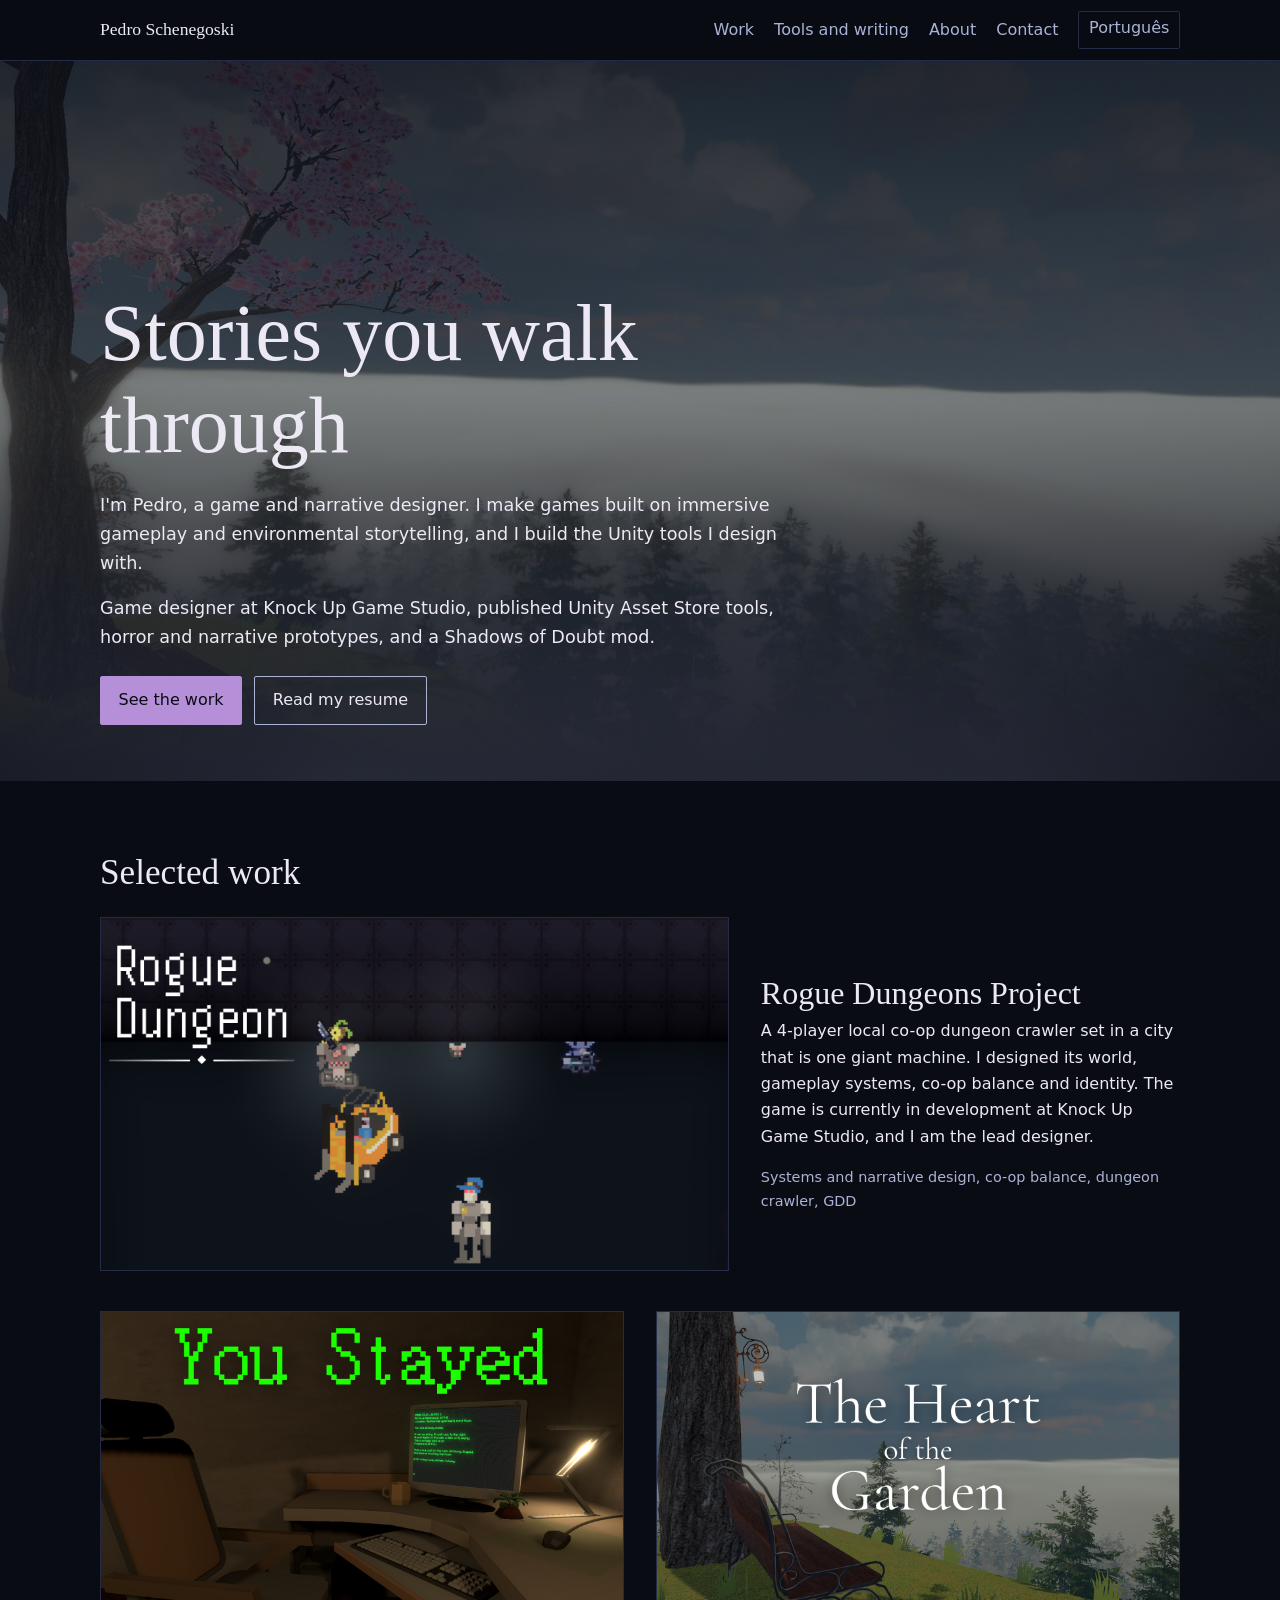
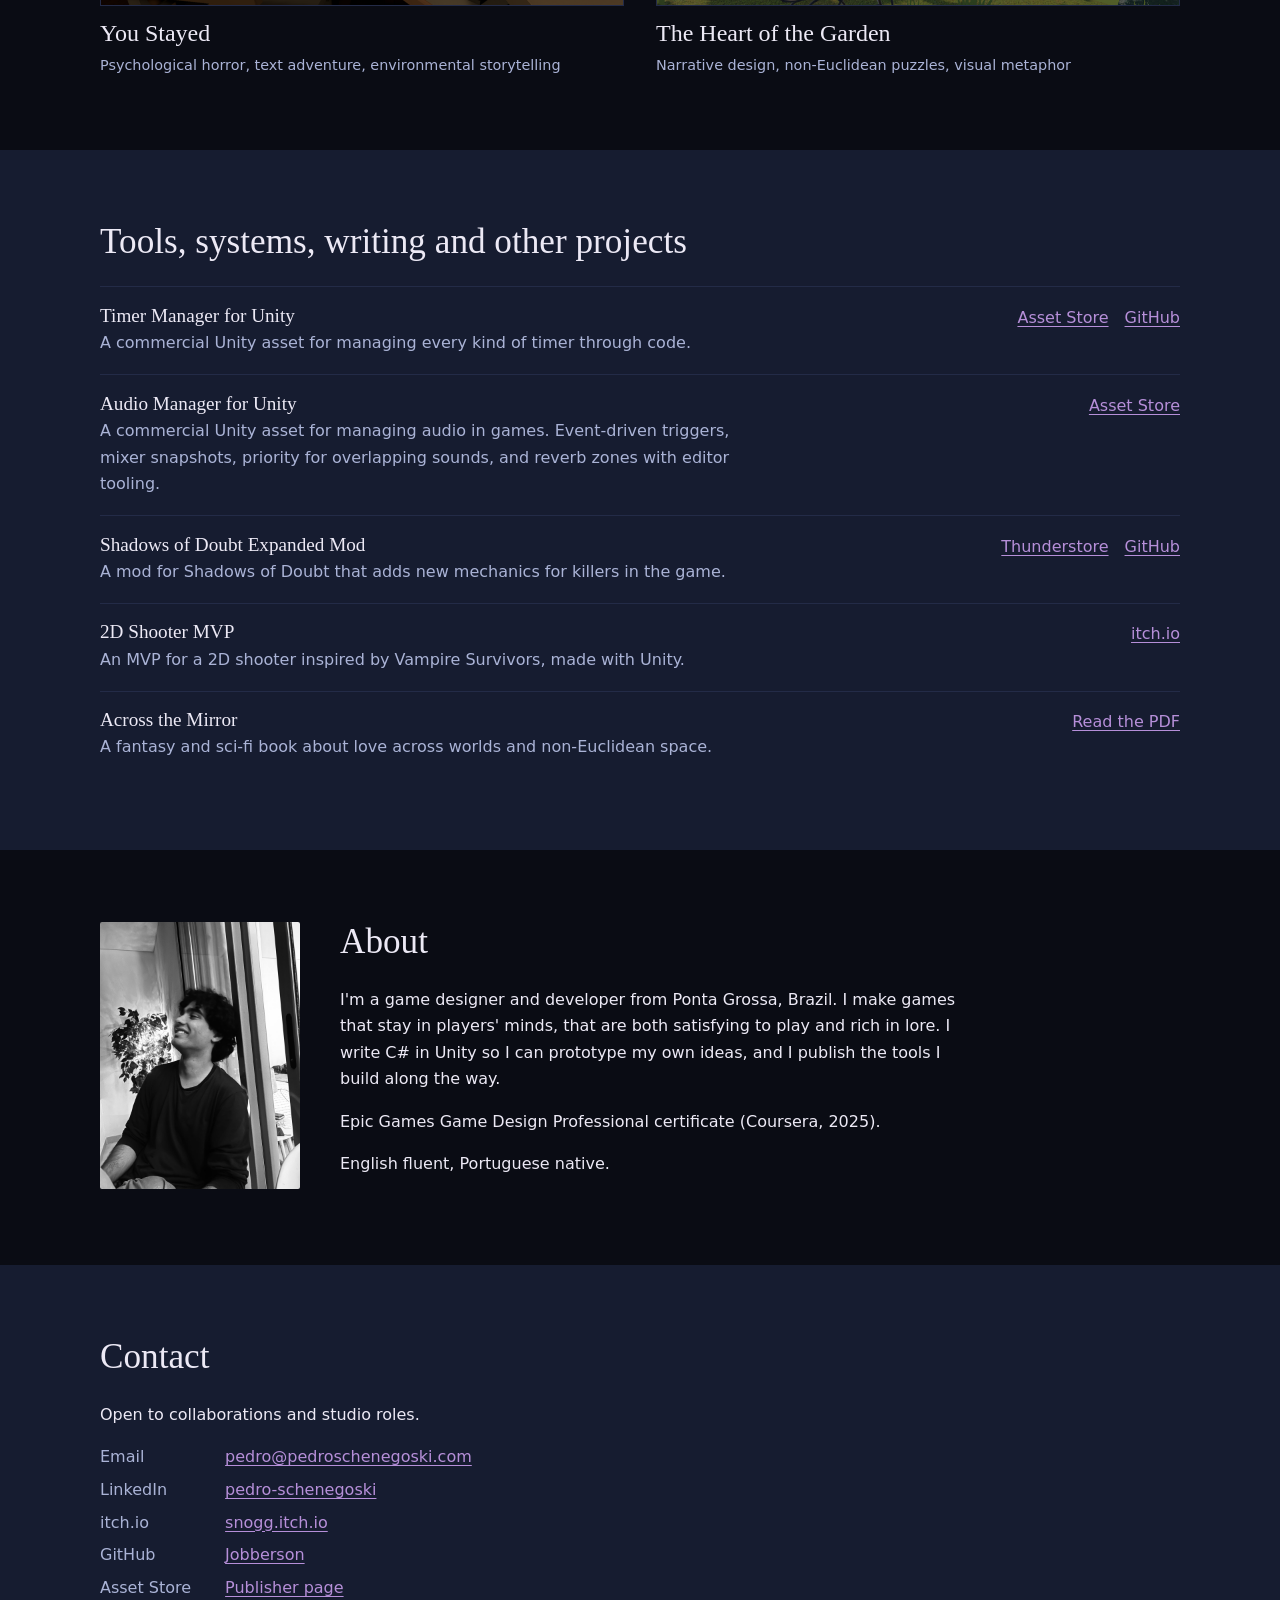
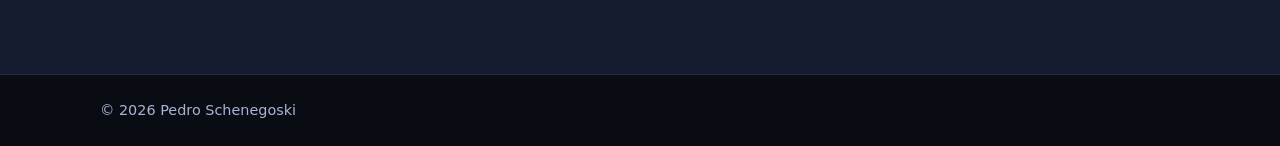
==== commit b30016c5: "Add/Rogue Dungeon Pictures" ====
--- a/index.html
+++ b/index.html
@@ -98,7 +98,15 @@
           <h2>Selected work</h2>
           <div class="work">
             <a class="case lead" href="rogue-dungeons.html">
-              <div class="shot draft">Screenshot coming</div>
+              <div class="shot">
+                <img
+                  src="img/rogue-card.png"
+                  width="1660"
+                  height="934"
+                  alt="Pixel-art combat scene in the dark: an orange robot chassis shoots at enemies while two plant-headed robots and a blue-capped robot stand around it"
+                  loading="lazy"
+                />
+              </div>
               <div>
                 <h3>Rogue Dungeons Project</h3>
                 <p>
--- a/css/styles.css
+++ b/css/styles.css
@@ -229,6 +229,22 @@
 .case:hover .shot img {
   transform: scale(1.03);
 }
+/* Pixel-art screenshots: keep their own proportions instead of the forced
+   16:9 crop, and never stretch past the sharp 2x source. */
+.shot.pixel {
+  aspect-ratio: auto;
+}
+.shot.pixel img {
+  height: auto;
+  object-fit: contain;
+}
+.shot.pixel.narrow {
+  max-width: 480px;
+  margin-inline: auto;
+}
+.case:hover .shot.pixel img {
+  transform: none;
+}
 .shot.draft {
   display: grid;
   place-items: center;
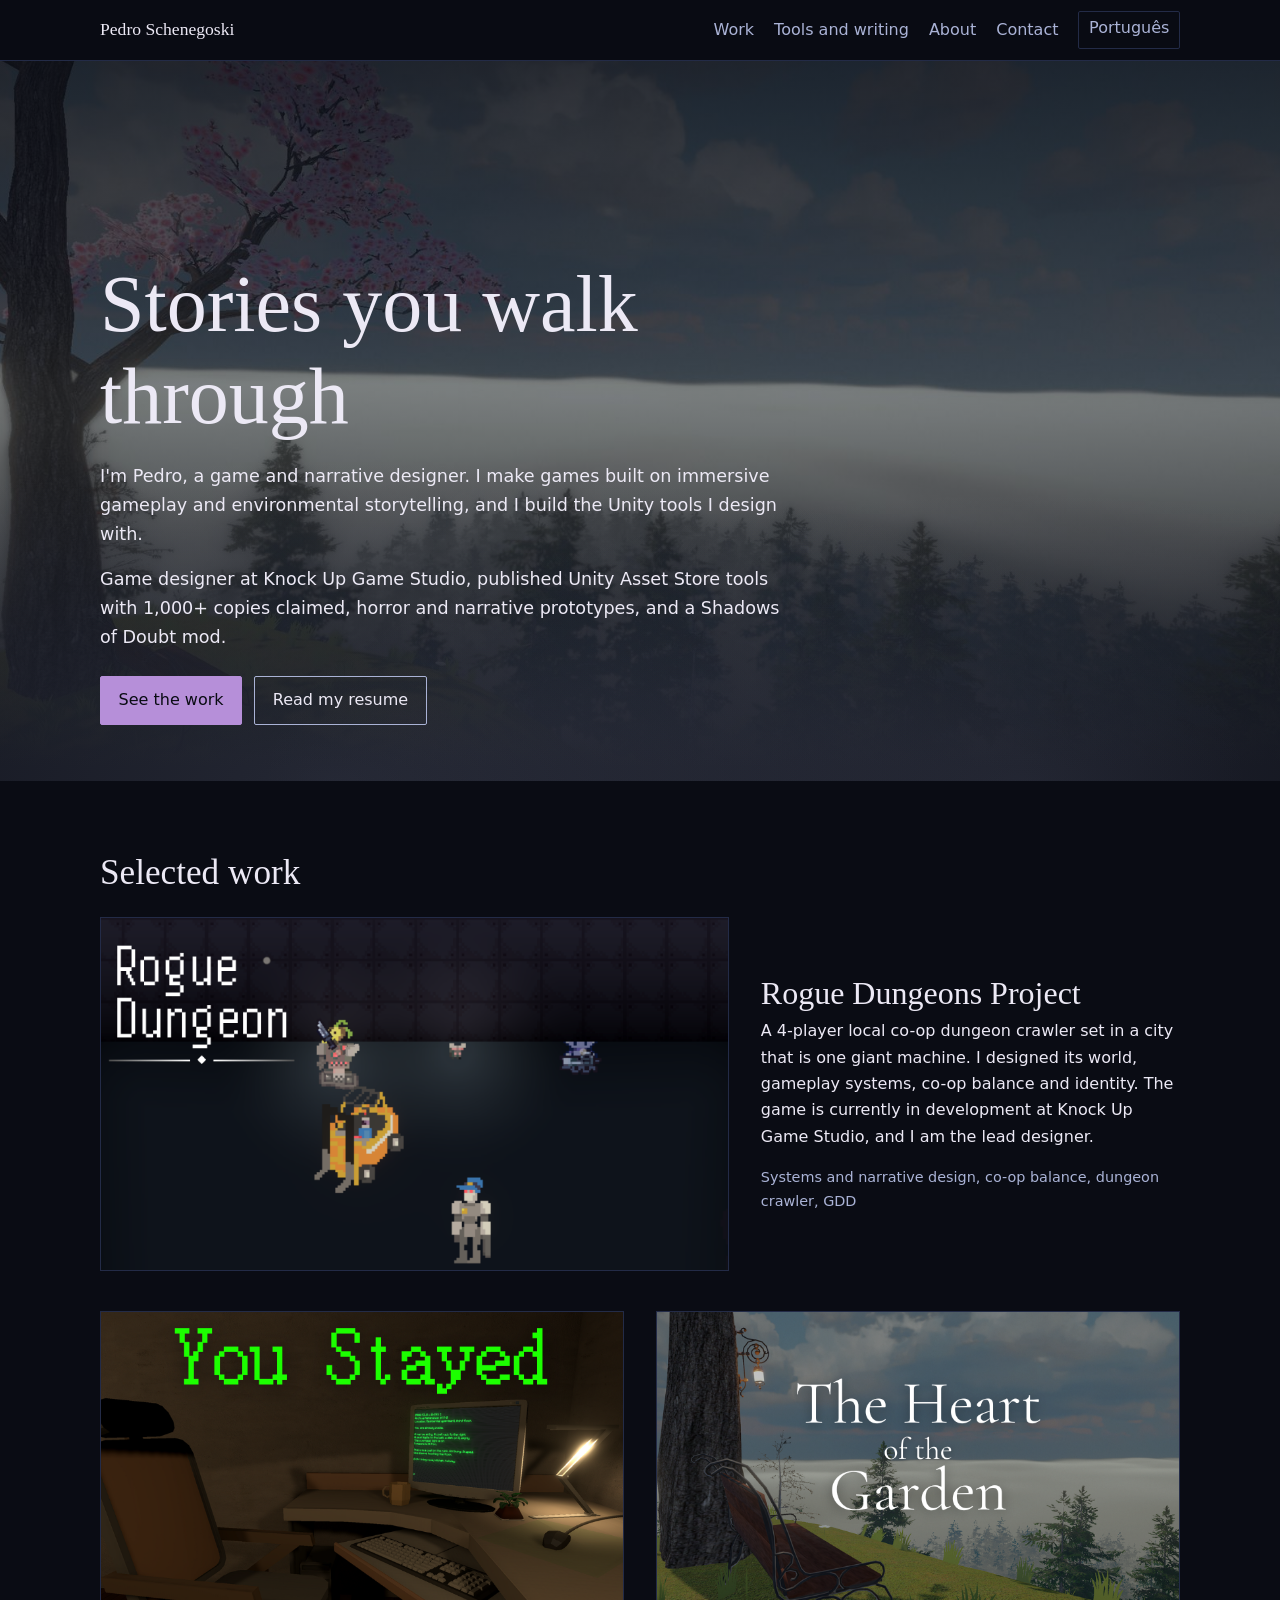
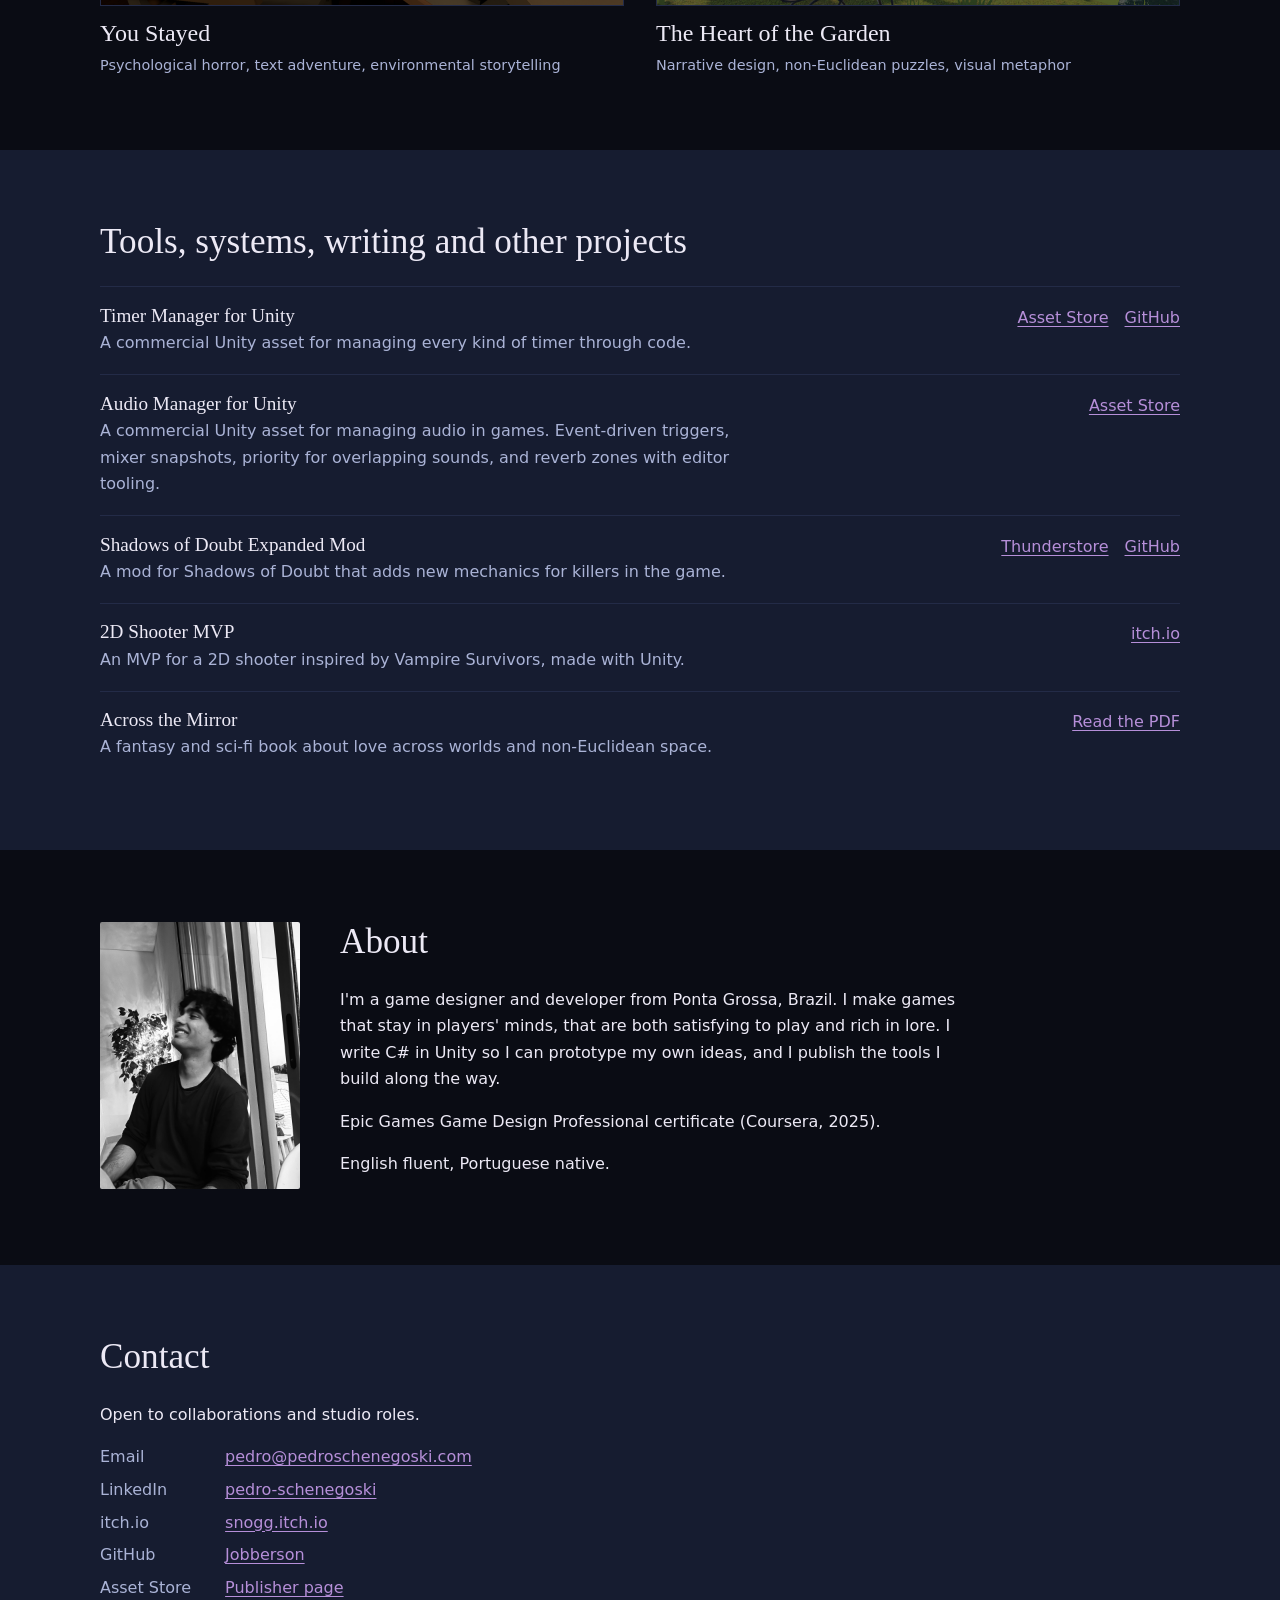
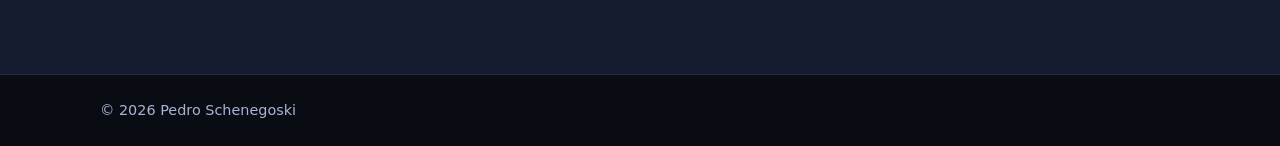
==== commit 2036c114: "fix: index en and pt proof wording" ====
--- a/index.html
+++ b/index.html
@@ -84,7 +84,7 @@
           </p>
           <p class="proof">
             Game designer at Knock Up Game Studio, published Unity Asset Store
-            tools, horror and narrative prototypes, and a Shadows of Doubt mod.
+            tools with 1,000+ copies claimed, horror and narrative prototypes, and a Shadows of Doubt mod.
           </p>
           <div class="cta">
             <a class="btn main" href="#work">See the work</a
